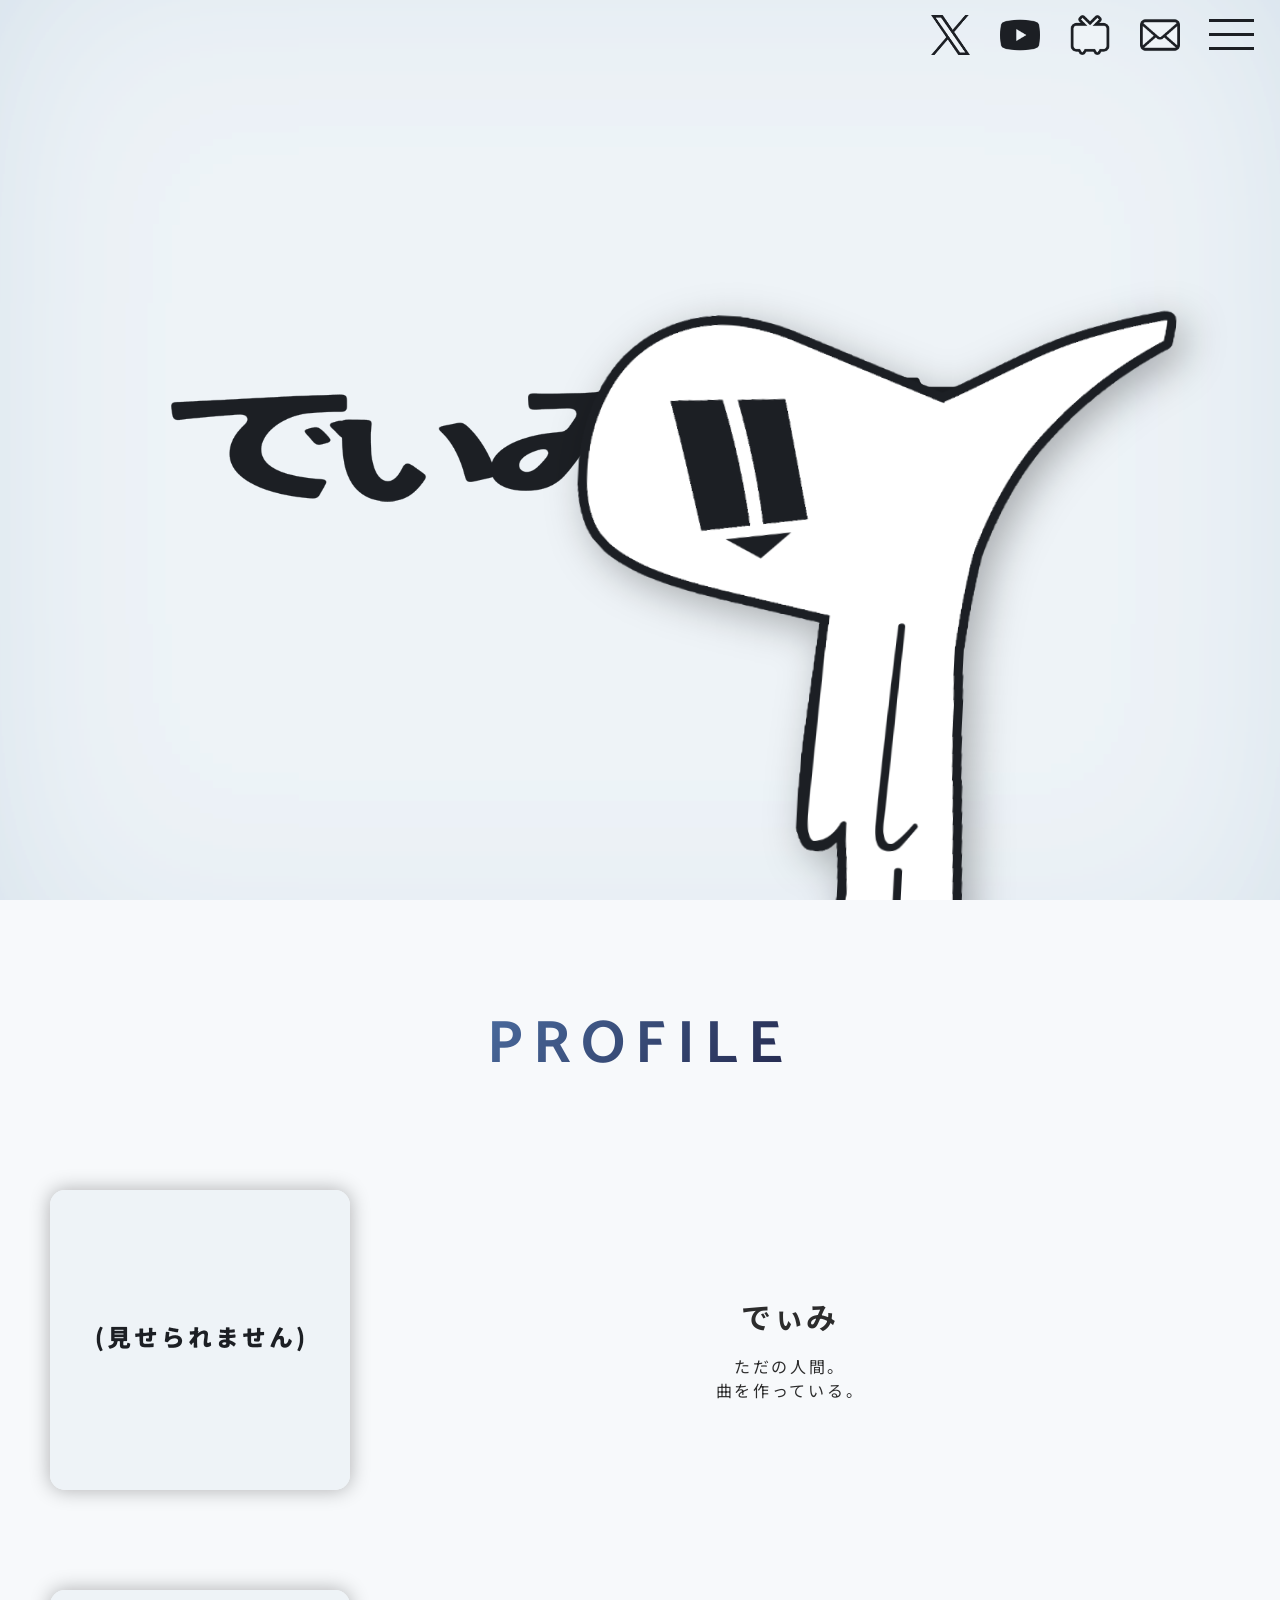
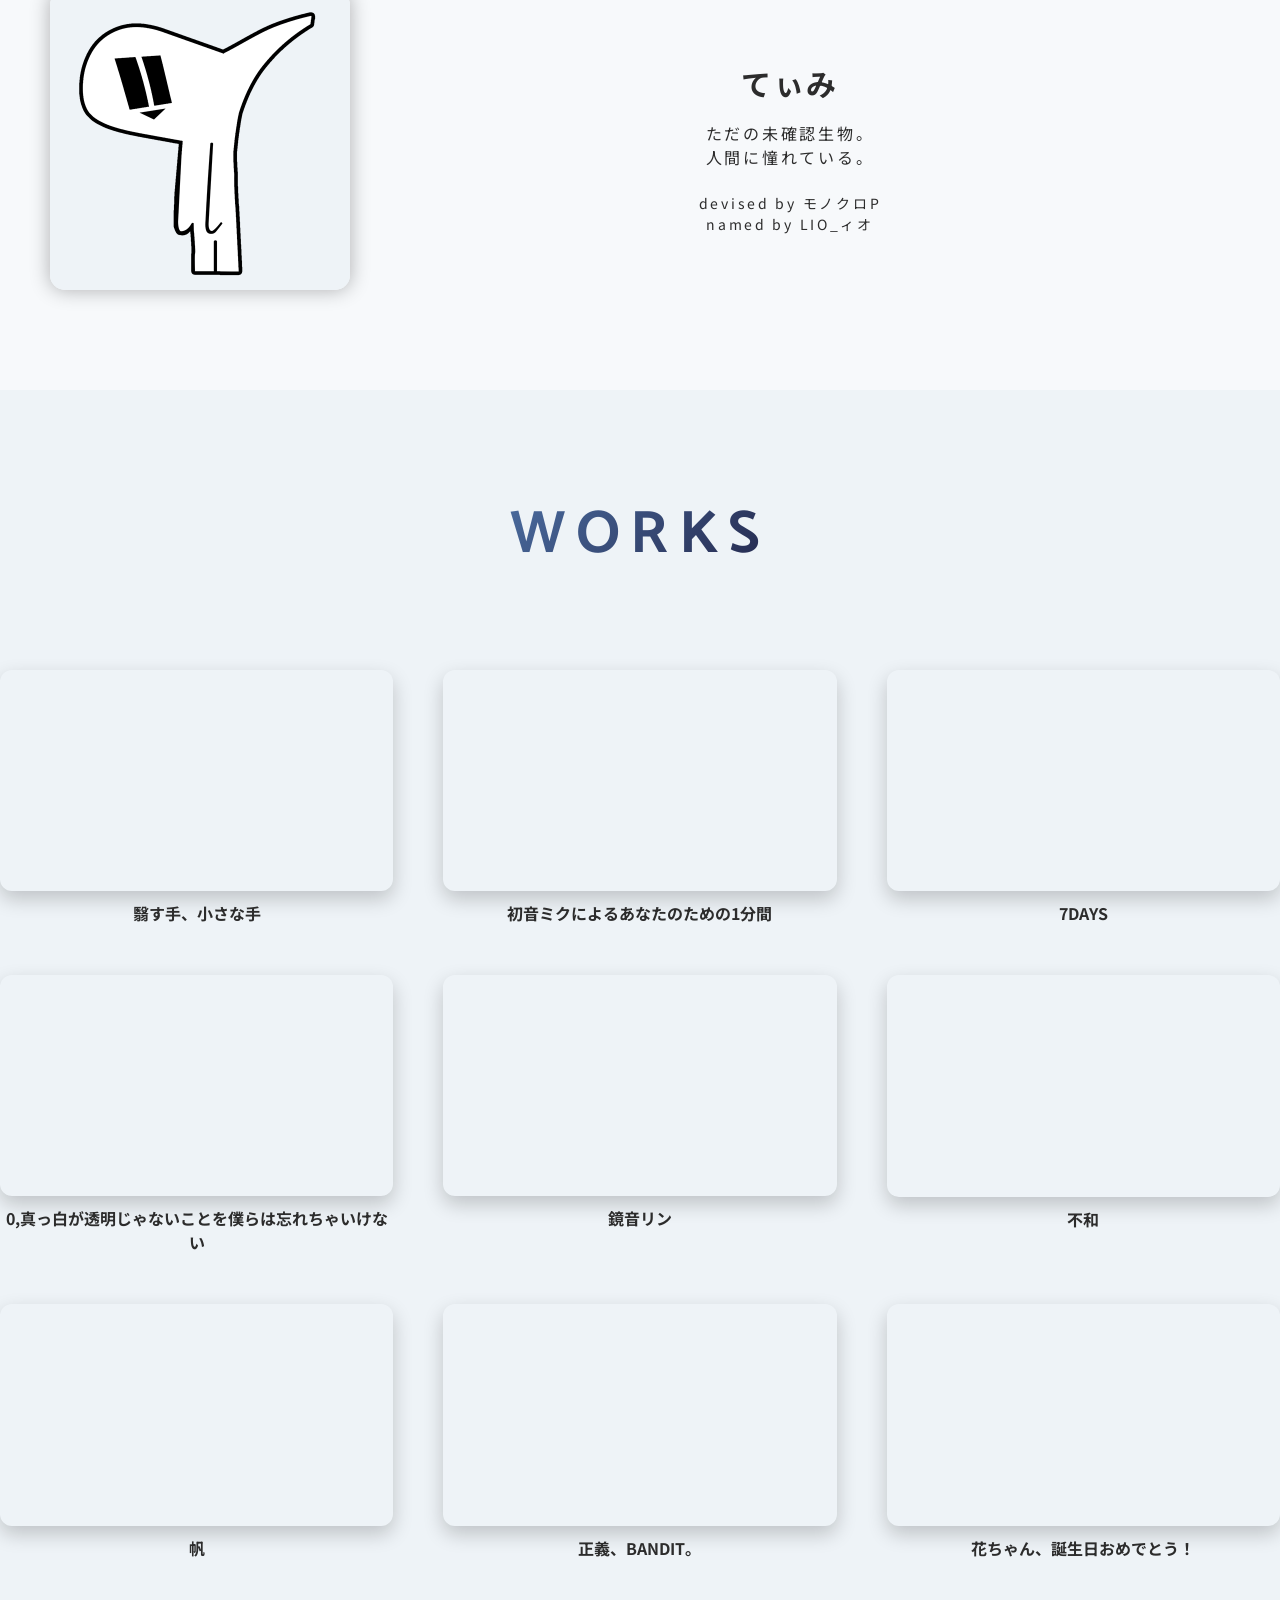
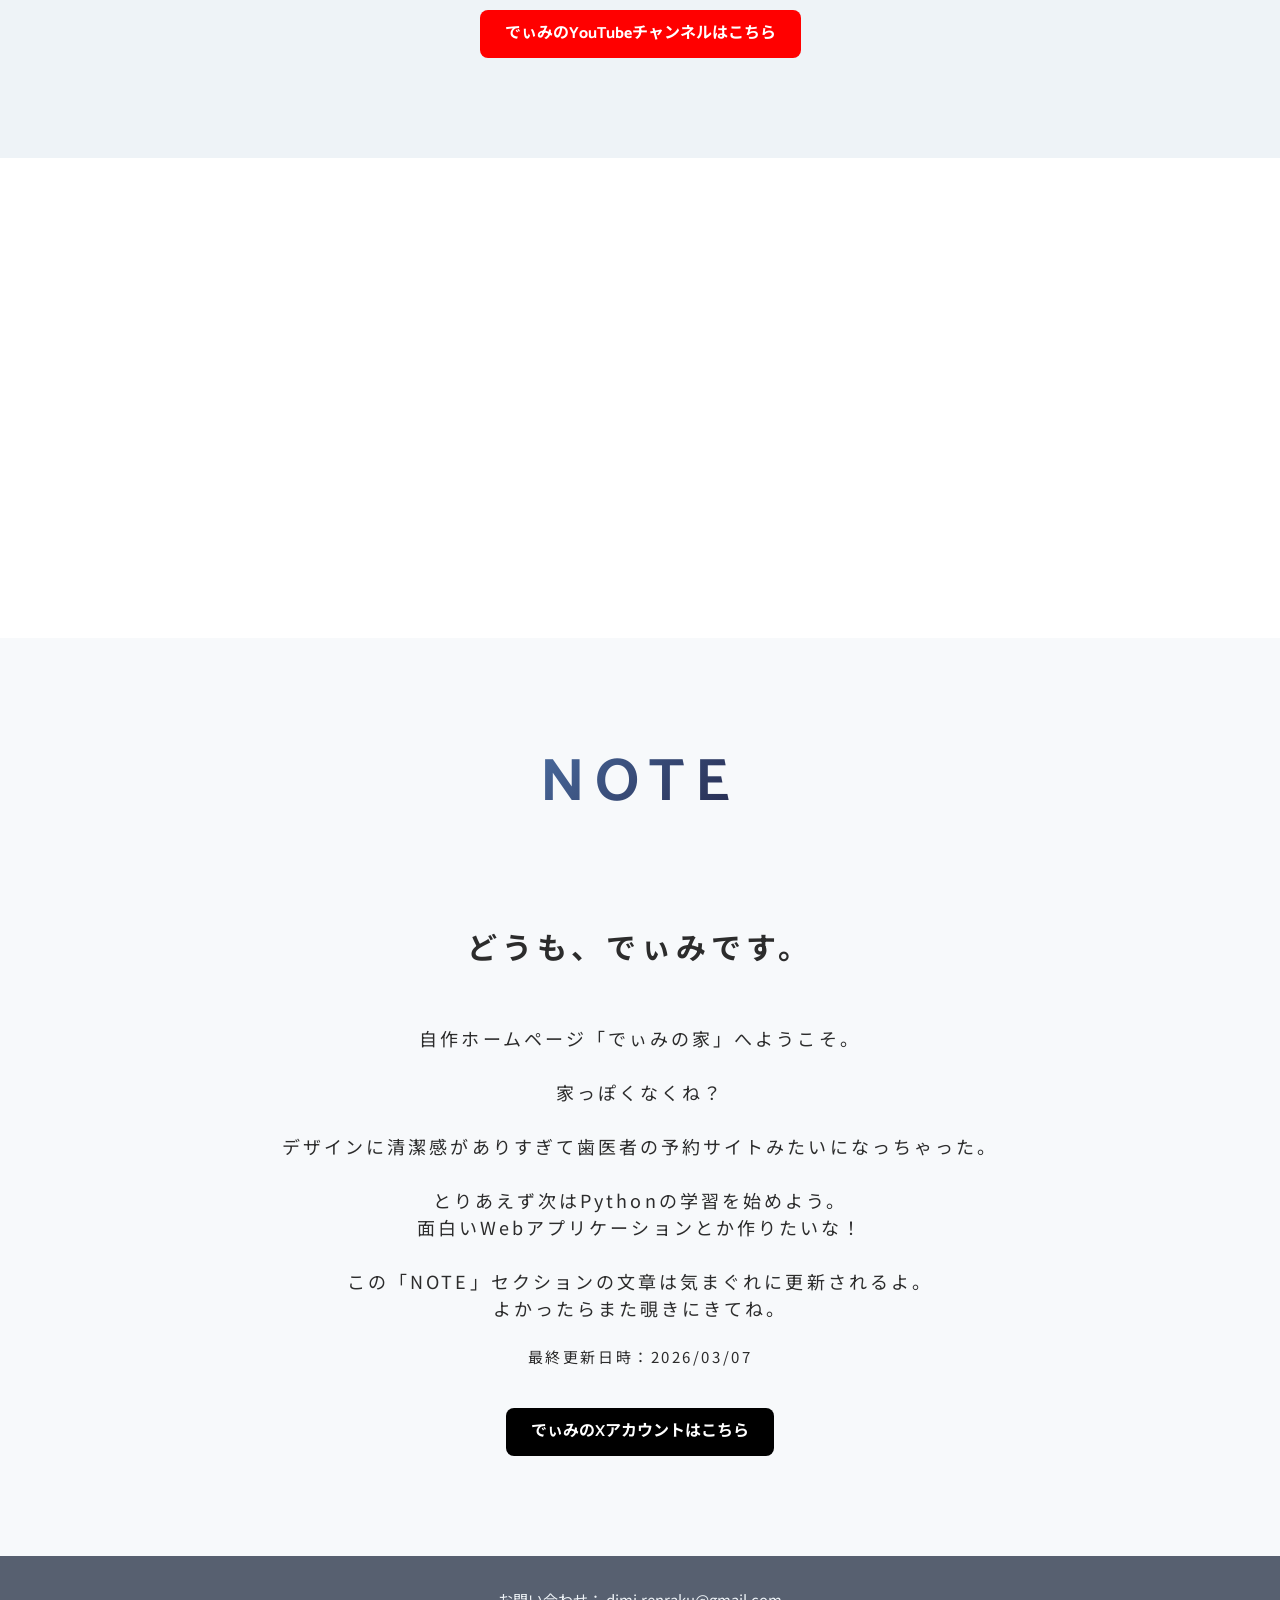
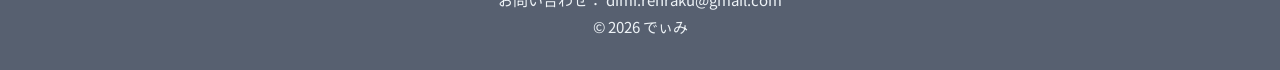
==== index.html @ 4ec83331 "Update index.html" ====
<!DOCTYPE html>
<html lang="ja">
  <head>
    <meta charset="UTF-8">
    <meta name="viewport" content="width=device-width,initial-scale=1">
    <link rel="stylesheet" href="css/reset.css">
    <link rel="preconnect" href="https://fonts.gstatic.com">
    <link rel="stylesheet" href="https://fonts.googleapis.com/css2?family=Catamaran:wght@400;700&family=Noto+Sans+JP:wght@400;700&display=swap">
    <link href="https://fonts.googleapis.com/css2?family=Noto+Sans+JP:wght@100..900&family=Sawarabi+Mincho&display=swap" rel="stylesheet">
    <link rel="stylesheet" href="css/style.css">
    <script src="https://code.jquery.com/jquery-3.6.0.min.js"></script>
  <script>
    // Share Version = 投稿更新日時と OGP設定更新日時の大きい方
export function computeShareVersion({
  postUpdatedAt,
  authorOgpUpdatedAt,
  createdAt,
}: ShareVersionSources): string | null {
  const maxTimestamp = Math.max(
    parseTimestamp(postUpdatedAt),
    parseTimestamp(authorOgpUpdatedAt),
    parseTimestamp(createdAt)
  );
  return maxTimestamp > 0 ? String(maxTimestamp) : null;
}

// OGP画像URL: /og/{postId}?sv={shareVersion}&lang=ja
    // src/lib/ogp/cardbase.ts

async function postRecrawl(url: string): Promise<void> {
  const { apiKey, baseUrl } = getCardbaseConfig();

  await fetch(`${baseUrl}/v1/recrawl`, {
    method: 'POST',
    headers: {
      'Content-Type': 'application/json',
      Authorization: `Bearer ${apiKey}`,
    },
    body: JSON.stringify({ url }),
  });
}
    // スナップショットなしの投稿のみリクロール対象
const tasks = posts
  .filter((post) => !extractOgpSnapshotFromMetadata(post.metadata))
  .map((post) => {
    const shareVersion = resolvePostShareVersion({ ... });
    return requestCardbaseRecrawlForPost(post.slug || post.id, shareVersion);
  });

await Promise.allSettled(tasks);
    // src/app/post/[slug]/page.tsx
export const revalidate = 60;
$(document).ready(function() {
  // ページ内リンクスクロール
  $('a[href^="#"]').on('click', function(event) {
    event.preventDefault();
    var target = $(this.getAttribute('href'));
    if (target.length) {
      $('html, body').animate({
        scrollTop: target.offset().top
      }, 1000);
    }

    // メニューが開いていたら閉じる
    const menuCheckbox = $('#menu-btn');
    if (menuCheckbox.prop('checked')) {
      menuCheckbox.prop('checked', false);
    }
  });
});
</script>
    <link rel="icon" href="images/favicon.png" type="image/png">
    <meta property="og:type" content="website">
    <meta property="og:url" content="https://dimitimi.github.io/Dimi-s-house/">
    <meta property="og:title" content="でぃみの家">
    <meta property="og:description" content="でぃみの自作ホームページ">
    <meta property="og:image" content="https://dimitimi.github.io/Dimi-s-house/images/OGP.png?v=3">
    <meta property="og:image:alt" content="でぃみの家">
    <meta property="og:image:width" content="1200">
    <meta property="og:image:height" content="630">

    <!-- Twitter用 -->
    <meta name="twitter:card" content="summary_large_image">
    <meta name="twitter:title" content="でぃみの家">
    <meta name="twitter:description" content="でぃみの自作ホームページ">
    <meta name="twitter:image" content="https://dimitimi.github.io/Dimi-s-house/images/OGP.png?v=3">
    <meta property="og:image:width" content="1200">
    <meta property="og:image:height" content="630">
    <title>でぃみの家</title>
  </head>
  <body>
    <header id="top">
      <div class="headerBar"></div>
      <h1>
        <img src="images/header_text_6.png" class="logo" alt="でぃみの家">
      </h1>
      <div class="timi">
        <div class="timi-inner">
          <img src="images/Timi_2.png" class="timi-normal" alt="てぃみの画像">
          <img src="images/Timi_hover.png" class="timi-hover" alt="">
        </div>
      </div>
      <nav class="gMenu">
        <input class="menu-btn" type="checkbox" id="menu-btn">
        <label class="menu-icon" for="menu-btn">
          <span class="navicon"></span>
        </label>
        <ul class="menu">
          <li><a href="#top">top</a></li>
          <li><a href="#profileArea">profile</a></li>
          <li><a href="#worksArea">works</a></li>
          <li><a href="#noteArea">note</a></li>
        </ul>
      </nav>
      <div class="snsMenu">
        <ul>
          <li>
            <a href="https://x.com/dimi_nishhh" target="_blank" rel="noopener">
              <img src="images/x_logo_2.png" class="x" alt="Xのアカウントを見る">
            </a>
          </li>
          <li>
            <a href="https://youtube.com/@dimi_nishhh" target="_blank" rel="noopener">
              <img src="images/動画再生ボタン_2.png" class="YouTube" alt="ユーチューブのアカウントを見る">
            </a>
          </li>
          <li>
            <a href="https://www.nicovideo.jp/user/131731377" target="_blank" rel="noopener">
              <img src="images/ニコニコ_13.png" class="niconico" alt="ニコニコ動画のアカウントを見る">
            </a>
          </li>
          <li>
            <a href="mailto:dimi.renraku@gmail.com" target="_blank" rel="noopener">
              <img src="images/mail_2.png" class="mail" alt="でぃみに連絡する">
            </a>
          </li>
        </ul>
      </div>
      
    </header>
    <main>
      <section class="profSec" id="profileArea">
        <div class="main">
          <h2>
            <span>profile</span>
          </h2>
          <div class="item">
            <img src="images/prof_Dimi_3.png" alt="見せられません">
            <div class="description">
              <h3>でぃみ</h3>
              <p>ただの人間。<br>曲を作っている。</p>
            </div>
          </div>
          <div class="item">
            <img src="images/prof_Timi_3.png" alt="てぃみの画像">
            <div class="description">
              <h3>てぃみ</h3>
              <p>ただの未確認生物。<br>人間に憧れている。</p><br>
              <div class="detail"><p>devised by モノクロP<br>named by LIO_ィオ</p></div>
            </div>
          </div>
        </div>
      </section>
      <section class="worksSec" id="worksArea">
          <div class="worksText"><span>works</span></div>
        <div class="worksGrid">
          <div class="workItem">
            <iframe src="https://www.youtube.com/embed/czF-EdnOhL4" allowfullscreen></iframe>
            <p class="workTitle">翳す手、小さな手</p>
          </div>
          <div class="workItem">
            <iframe src="https://www.youtube.com/embed/s5fKqClYe9Q" allowfullscreen></iframe>
            <p class="workTitle">初音ミクによるあなたのための1分間</p>
          </div>
          <div class="workItem">
            <iframe src="https://www.youtube.com/embed/xQMKulJGkck" allowfullscreen></iframe>
            <p class="workTitle">7DAYS</p>
          </div>  
          <div class="workItem">
            <iframe src="https://www.youtube.com/embed/gLxO8t8r6zo" allowfullscreen></iframe>
            <p class="workTitle">0,真っ白が透明じゃないことを<span class="sp"><br></span>僕らは忘れちゃいけない</p>
          </div>
          <div class="workItem">
            <iframe src="https://www.youtube.com/embed/VU6Wk1vYmsc" allowfullscreen></iframe>
            <p class="workTitle">鏡音リン</p>
          </div>
          <div class="workItem">
            <iframe src="https://www.youtube.com/embed/Waw5bG69hdk" allowfullscreen></iframe>
            <p class="workTitle">不和</p>
          </div>
          <div class="workItem">
            <iframe src="https://www.youtube.com/embed/KNQKmwkAiao" allowfullscreen></iframe>
            <p class="workTitle">帆</p>
          </div>
          <div class="workItem">
            <iframe src="https://www.youtube.com/embed/zXW-aOG1Idw" allowfullscreen></iframe>
            <p class="workTitle">正義、BANDIT。</p>
          </div>
          <div class="workItem">
            <iframe src="https://www.youtube.com/embed/DgJkXCPU9Vo" allowfullscreen></iframe>
            <p class="workTitle">花ちゃん、誕生日おめでとう！</p>
          </div>
        </div>
        <div class="channelLink">
          <a href="https://youtube.com/@dimi_nishhh" target="_blank" rel="noopener" class="ytButton">
            でぃみのYouTubeチャンネルはこちら
          </a>
        </div>
      </section>
      <section class="noteSec" id="noteArea">
        <div class="noteMain">
          <div class="noteTitle"><span>note</span></div>
          <h3>どうも、でぃみです。</h3>
          <p>
            <br>自作ホームページ<span class="sp"><br></span>「でぃみの家」へようこそ。
            <br>
            <br>家っぽくなくね？
            <br>
            <br>デザインに清潔感がありすぎて歯医者の予約サイトみたいになっちゃった。
            <br>
            <br>とりあえず次はPythonの学習を<span class="sp"><br></span>始めよう。
            <br>面白いWebアプリケーションとか<span class="sp"><br></span>作りたいな！
            <br>
            <br>この「NOTE」セクションの文章は気まぐれに更新されるよ。
            <br>よかったらまた覗きにきてね。</p>
            <br><div class="date">最終更新日時：2026/03/07</div>
        </div>
        <div class="channelLink">
          <a href="https://x.com/dimi_nishhh" target="_blank" rel="noopener" class="xButton">
            でぃみのXアカウントはこちら
          </a>
        </div>
      </section>
      <section class="footer">
        <div class="contact">
          <p>お問い合わせ： <a href="mailto:dimi.renraku@gmail.com">dimi.renraku@gmail.com</a></p>
        </div>
        <div class="copyright">
          <p>&copy; 2026 でぃみ</p>
        </div>
      </section>
      <a href="#top" class="backToTop">
        <img src="images/totop_2.png" alt="TOPへ戻る">
      </a>

      <script>
        const button = document.querySelector(".backToTop");
        const profile = document.querySelector("#profileArea");

        window.addEventListener("scroll", () => {

        const trigger = profile.offsetTop;

        if(window.scrollY > trigger){
          button.classList.add("show");
        }else{
          button.classList.remove("show");
        }

      });
      </script>
    </main>
  </body>
</html>
---- css/style.css ----
@charset "utf-8";

body {
  font-family: 'Catamaran','Noto Sans JP',sans-serif;
  font-size: 16px;
  line-height: 1.5;
  color: #2c2c2c;
  font-weight: 400;
}
.ffJosefin {
  font-family: 'Josefin Sans',sans-serif;
}
.gMenu ul li a {
  font-family: 'Catamaran',sans-serif;
  letter-spacing: .12em;
}
header {
  position: relative;
  background-image: url("../images/header_background_2.png");
  background-size: cover;
  background-position: center;
  background-repeat: no-repeat;
  height: 100vh;
  display: flex;
  justify-content: center;
  align-items: center;
  overflow: hidden;
}
.logo {
  position: absolute;
  top: 50%;
  left: 0%;
  transform: translateY(-50%);
  width: 1850px;
  height: auto;
  animation: logoFade 1.7s cubic-bezier(0.22, 1, 0.36, 1);
}
@keyframes logoFade {
  0% {
    opacity: 0;
  }

  100% {
    opacity: 1;
  }
}
.timi {
  position: absolute;
  bottom: -80px;
  right: 5%;
  width: 750px;
  z-index: 10;
  transform: rotate(3deg);
  filter: drop-shadow(10px 10px 20px rgba(0,0,0,0.3));
  animation: timiAppear 1.7s;
  overflow: hidden;
}
.timi-inner{
  position: relative;
}
.timi img {
  width: 100%;
  height: auto;
  display: block;
  transform: rotate(0deg);
}
/* 1枚目は普通に表示 */
.timi-normal {
  width: 100%;
  display: inline-block;
}

/* hover画像だけ重ねる */
.timi-hover {
  position: absolute;
  top: 0;
  left: 0;
  opacity: 0;
  transition: opacity .1s;
  display: inline-block;
}

.timi:hover .timi-hover {
  opacity: 1;
}
@keyframes timiAppear {
  0% {
    transform: translateY(200px) rotate(3deg);
    opacity: 0;
  }

  100% {
    transform: translateY(0) rotate(3deg);
    opacity: 1;
  }
}
@keyframes timiShake {
  0%   { transform: translate(0,0) rotate(0deg); }
  20%  { transform: translate(-2px,1px) rotate(-1deg); }
  40%  { transform: translate(2px,-1px) rotate(1deg); }
  60%  { transform: translate(-1px,2px) rotate(-1deg); }
  80%  { transform: translate(1px,-2px) rotate(1deg); }
  100% { transform: translate(0,0) rotate(0deg); }
}
.timi:hover .timi-inner {
  animation: timiShake 0.25s infinite;
}
.snsMenu {
  position: fixed;
  top: 0;
  right: 0;
  margin-right: 100px;
  z-index: 100;
}
.snsMenu ul {
  display: flex;
  padding: 15px 0px 0px 0px;
  gap: 30px;
}
.x,
.YouTube,
.niconico,
.mail {
  height: 40px;
  width: auto;
}
.snsMenu ul li img {
  display: inline-block; /* transform効かせる用 */
  transition: transform 0.2s ease;
}
/* ホバー中ずっと震える */
.snsMenu ul li img:hover {
  animation: shakeInfinite 0.5s infinite;
}
@keyframes shakeInfinite {
  0%   { transform: translate(0, 0) rotate(0deg) scale(1); }
  25%  { transform: translate(-2px, -2px) rotate(-3deg) scale(1.05); }
  50%  { transform: translate(2px, 2px) rotate(3deg) scale(1.05); }
  75%  { transform: translate(-1px, -1px) rotate(-2deg) scale(1.05); }
  100% { transform: translate(0, 0) rotate(0deg) scale(1); }
}
h1 img {
  background: url(../images/header.png) no-repeat right center/cover;
  width: 100%;
  height: auto;
  display: block;
}
/* メニューを画面上部に固定表示しています */
.gMenu {
  position: fixed;
  right: 0;
  top: 0;
  width: 100%;
  z-index: 100;
}
/* メニューアイコンを画面右上に固定しています */
.gMenu .menu-icon {
  cursor: pointer;
  position: absolute;
  right: 10px;
  top: 12px;
  padding-top: 5px;
  height: 35px;
}
/* メニューアイコン（三本線）の真ん中の線です */
.gMenu .menu-icon .navicon {
  background: #1C1F24; /* 色は自由に変更可能です */
  display: block;
  height: 2px; /* 太さ */
  width: 31px; /* 長さ */
  position: relative;
  transition: background .4s ease-out; /* 形が変わる時のアニメーション */
}
/* メニューアイコン（三本線）の上と下の線を疑似要素で追加 */
.gMenu .menu-icon .navicon::before,
.gMenu .menu-icon .navicon::after {
  background: #1C1F24; /* 色は自由に変更可能です */
  content: '';
  display: block;
  height: 100%;
  position: absolute;
  transition: all .4s ease-out; /* 形が変わる時のアニメーション */
  width: 100%;
}
.gMenu .menu-icon .navicon::before {top: 10px;} /* 位置を上にずらしています */
.gMenu .menu-icon .navicon::after {top: -10px;} /* 位置を下にずらしています */
/* 表示されるメニューです */
.gMenu .menu {
  background-color: #EEF3F7;
  color: #1C1F24;
  overflow: hidden;
  max-height: 0; /* ★最初は高さを0にして非表示状態に */
  transition: max-height .6s; /* 表示されるときのアニメーション */
  text-align: center;
}
/* メニュー部分のデザインです */
.gMenu .menu li:first-of-type {
  padding-top: 50px;
}
.gMenu .menu li a {
  display: block;
  padding: 24px 20px;
  text-decoration: none;
  text-transform: uppercase;
}
.gMenu .menu li a:hover {
  background-color: rgba(238,243,247);
}
/* チェックボックスは常に非表示です */
.gMenu .menu-btn {
  display: none;
}
/* ▼▼▼以下はチェックボックスがONの時の状態です▼▼▼ */
.gMenu .menu-btn:checked ~ .menu {
  max-height: 400px; /* ★チェックボックスがオンの時高さを338pxにして表示させます */
  transition: max-height .6s;
}
/* メニューボタンの中央の線を非表示に */
.gMenu .menu-btn:checked ~ .menu-icon .navicon {background: transparent;}

/* メニューボタンの上下の線を45度傾けて✕印を作ります */
.gMenu .menu-btn:checked ~ .menu-icon .navicon::before {transform: rotate(-45deg);top: 0;}
.gMenu .menu-btn:checked ~ .menu-icon .navicon::after {transform: rotate(45deg);top: 0;}
/* サイトに合わせてオリジナルカスタマイズ */
.gMenu .menu-icon {
  top: 24px;
}
.gMenu .menu-icon .navicon,
.gMenu .menu-icon .navicon::before,
.gMenu .menu-icon .navicon::after {
  background: #1C1F24;
}
.gMenu .menu-icon .navicon {
  height: 3px;
  width: 45px;
  margin-top: 4px;
  margin-right: 16px;
}
.gMenu .menu-icon .navicon::before {top: 14px;}
.gMenu .menu-icon .navicon::after {top: -14px;}
.gMenu .menu li:first-of-type {
  padding-top: 70px;
}
.profSec {
  position: relative;
  background-color: #f7f9fb;
  padding-bottom: 100px;
  z-index: 10;
}
.profSec .main {
  max-width: 1180px;
  margin: 0 auto;
}
h2 {
  font-family: 'Catamaran',sans-serif;
  font-size: 60px;
  padding-top: 100px;
  color: #1C1F24;
  text-align: center;
  text-transform: uppercase;
  font-weight: 700;
  letter-spacing: .17em;
}
h2 span {
  background-image: linear-gradient(135deg, #4b6da0 0%,#23264a 100%);
  -webkit-background-clip: text;
  -moz-background-clip: text;
  color: transparent;
}
.profSec .item {
  display: flex;          /* 左右並び */
  align-items: center;    /* 上下中央揃え */
  gap: 0px;              /* 画像と文章の隙間 */
  margin-top: 100px;    /* セット同士の縦の間隔 */
}
.profSec .item img {
  width: 300px;
  height: auto;
  border-radius: 5%;
  box-shadow: 0 0 20px rgba(0,0,0,0.3);
}
.profSec .description {
  font-family: "Noto Sans JP", sans-serif;
  flex: 1;
  text-align: center;
  letter-spacing: .17em;
}
.profSec .description h3 {
  font-family: "Noto Sans JP", sans-serif;
  font-size: 30px;
  font-weight: bold;
  margin: 15px;
}
.detail {
  font-size: 14px;
}
.worksSec {
  background-color: #EEF3F7;
  padding-bottom: 100px;
  margin-bottom: 480px;
}
.worksText {
  font-family: 'Catamaran',sans-serif;
  font-size: 60px;
  padding-top: 100px;
  padding-bottom: 50px;
  color: #1C1F24;
  text-align: center;
  text-transform: uppercase;
  font-weight: 700;
  letter-spacing: .17em;
}
.worksText span {
  background-image: linear-gradient(135deg, #4b6da0 0%,#23264a 100%);
  -webkit-background-clip: text;
  -moz-background-clip: text;
  color: transparent;
}
.worksGrid{
  display:grid;
  grid-template-columns:repeat(3,1fr);
  gap:50px;
  max-width:1360px;
  margin:40px auto;
}
.workItem iframe{
  width:100%;
  aspect-ratio:16/9;
  border:none;
  border-radius: 12px;
  box-shadow:0 8px 20px rgba(0,0,0,0.2);
  transition:0.3s;
}
.workItem iframe:hover{
  transform:translateY(-6px);
  box-shadow:0 15px 35px rgba(0,0,0,0.35);
}
.workTitle{
  font-family: "Noto Sans JP", sans-serif;
  margin-top:10px;
  font-weight:700;
  text-align:center;
}
.worksSec .channelLink{
  text-align:center;
  margin-top:30px;
}
.ytButton{
  display:inline-block;
  padding:12px 25px;
  margin-top: 10px;
  background-color:#FF0000; /* YouTube赤 */
  color:#fff;
  font-weight:700;
  font-size:16px;
  border-radius:8px;
  text-decoration:none;
  transition:0.3s;
}
.ytButton:hover{
  background-color:#cc0000; /* ホバーで少し濃く */
  transform:translateY(-3px);
}
.worksSec::after {
  content: "";
  position: fixed;
  left: 0;
  top: 0;
  width: 100%;
  height: 100%;
  background: url(../images/パララックス用_3.png) no-repeat center/cover;
  z-index: -10;
}
.noteSec {
  background-color: #f7f9fb;
  padding-bottom: 0px;
}
.noteTitle {
  font-family: 'Catamaran',sans-serif;
  font-size: 60px;
  padding-top: 100px;
  padding-bottom: 100px;
  color: #1C1F24;
  text-align: center;
  text-transform: uppercase;
  font-weight: 700;
  letter-spacing: .17em;
}
.noteTitle span {
  background-image: linear-gradient(135deg, #4b6da0 0%,#23264a 100%);
  -webkit-background-clip: text;
  -moz-background-clip: text;
  color: transparent;
}
.noteSec .noteMain {
  max-width: 1180px;
  margin: 0 auto;
  text-align: center;
}
.noteSec h3 {
  font-weight: bold;
  font-size: 30px;
  padding-bottom: 25px;
  letter-spacing: .17em;
}
.noteSec p {
  font-family: "Noto Sans JP", sans-serif;
  font-size: 18px;
  letter-spacing: .17em;
}
.noteSec .channelLink{
  text-align:center;
  margin-top:30px;
}
.xButton{
  display:inline-block;
  padding:12px 25px;
  margin-bottom: 100px;
  margin-top: 10px;
  background-color:#000000; /* YouTube赤 */
  color:#fff;
  font-weight:700;
  font-size:16px;
  border-radius:8px;
  text-decoration:none;
  transition:0.3s;
}
.xButton:hover{
  background-color:#333333; /* ホバーで少し濃く */
  transform:translateY(-3px);
}
.date {
  font-family: "Noto Sans JP", sans-serif;
  font-size: 15px;
  letter-spacing: .17em;
}
.footer {
  background-color: #576070;
  text-align: center;
  padding: 30px 0;
  line-height: 1.8;
}
.footer .contact,
.copyright {
  font-size: 15px;
  color: #EEF3F7;
  font-family: "Noto Sans JP", sans-serif;
}
.contact a:hover {
  text-decoration: underline;
  text-decoration-color: #EEF3F7
}
.backToTop{
  position: fixed;
  bottom: 40px;
  right: 30px;
  width: 12%;
  height: auto;
  opacity: 0;
  pointer-events: none;
  transition: opacity 0.3s;
  z-index: 120;
}
.backToTop img{
  width: 100%;
  height: auto;
  filter: drop-shadow(0 4px 8px rgba(0,0,0,0.2));
}
/* 表示状態 */
.backToTop.show{
  opacity: 1;
  pointer-events: auto;
}
.backToTop:hover{
  animation: shake 0.4s infinite;
}
@keyframes shake {
  0%   { transform: translate(0, 0) rotate(0deg); }
  20%  { transform: translate(-2px, 1px) rotate(-2deg); }
  40%  { transform: translate(2px, -1px) rotate(2deg); }
  60%  { transform: translate(-1px, 2px) rotate(-1deg); }
  80%  { transform: translate(1px, -2px) rotate(1deg); }
  100% { transform: translate(0, 0) rotate(0deg); }
}
.sp {
  display: none;
}
/* メディアクエリ */
@media screen and (max-width: 640px) {
  header {
    display: block;
    background-image: url(../images/header_background_phone.png);
    background-position:center top;
    background-size:100%;
    height: 90vh;
  }
  .profSec .item {
    display: block;
  }
  .logo {
    display: block;
    margin: 0 auto;
    left: -13.5%;
    width: 200%;
    height: auto;
  }
  .timi {
    width: 80%;
    position: absolute;
    left: 35%;
    bottom: -3%;
  }
  .profSec .item img {
    width: 70%;

  }
  .profSec .item {
    text-align: center;
    margin-top: 50px;
  }
  .profSec .description h3 {
    font-size: 24px;
    padding-top: 10px;
  }
  .backToTop {
    width: 30%;
  }
  h2 {
    font-size: 36px;
    padding-top: 50px;
  }
  .worksText {
    font-size: 36px;
    padding-top: 50px;
    padding-bottom: 0px;
  }
  .noteTitle {
    font-size: 36px;
  }
  .worksGrid{
    grid-template-columns:1fr;
    max-width: 85%;
  }
  .backToTop {
    right: -0.5%;
    bottom: 3%;
  }
  .sp {
    display: inline;
  }
  .noteSec .noteMain{
    width: 85%;
    margin:auto;
  }
  .noteSec h3 {
    font-weight: bold;
    font-size: 24px;
    padding-bottom: 0px;
    letter-spacing: .10em;
  }
  .noteSec p {
    text-align: center;
    font-family: "Noto Sans JP", sans-serif;
    font-size: 16px;
    letter-spacing: .10em;
    line-height: 180%;
  }
  .date {
    font-family: "Noto Sans JP", sans-serif;
    font-size: 14px;
    letter-spacing: .10em;
    line-height: 180%;
  }
  .footer .contact,
  .copyright {
    font-size: 13px;
    color: #EEF3F7;
    font-family: "Noto Sans JP", sans-serif;
  }
  .worksSec {
    margin-bottom: 75%;
    padding-bottom: 50px;
  }
  .worksSec::after {
    content: "";
    position: fixed;
    left: 0;
    top: 0;
    width: 100%;
    height: 100%;
    background: url(../images/パララックス_phone_3.png) no-repeat center/cover;
    z-index: -10;
  }
  .ytButton {
    margin-bottom: 0px;
  }
  .noteTitle {
    padding-bottom: 50px;
    padding-top: 50px;
  }
  .xButton {
    margin-bottom: 50px;
  }
  body {
    overscroll-behavior: none;
  }
  /* 画面上に固定表示する白いバー */
  .headerBar {
    position: fixed;
    top: 0;
    left: 0;
    width: 100%;
    /* 高さを70px + ステータスバー分に */
    height: calc(70px + env(safe-area-inset-top));

    /* バー内のコンテンツを下げる */
    padding-top: env(safe-area-inset-top);
    
    background-color: #EEF3F7;  /* 白い背景 */
    z-index: 90;        /* SNSやハンバーガーより下 */
    box-shadow: 0 2px 6px rgba(0,0,0,0.1); 
  }
}
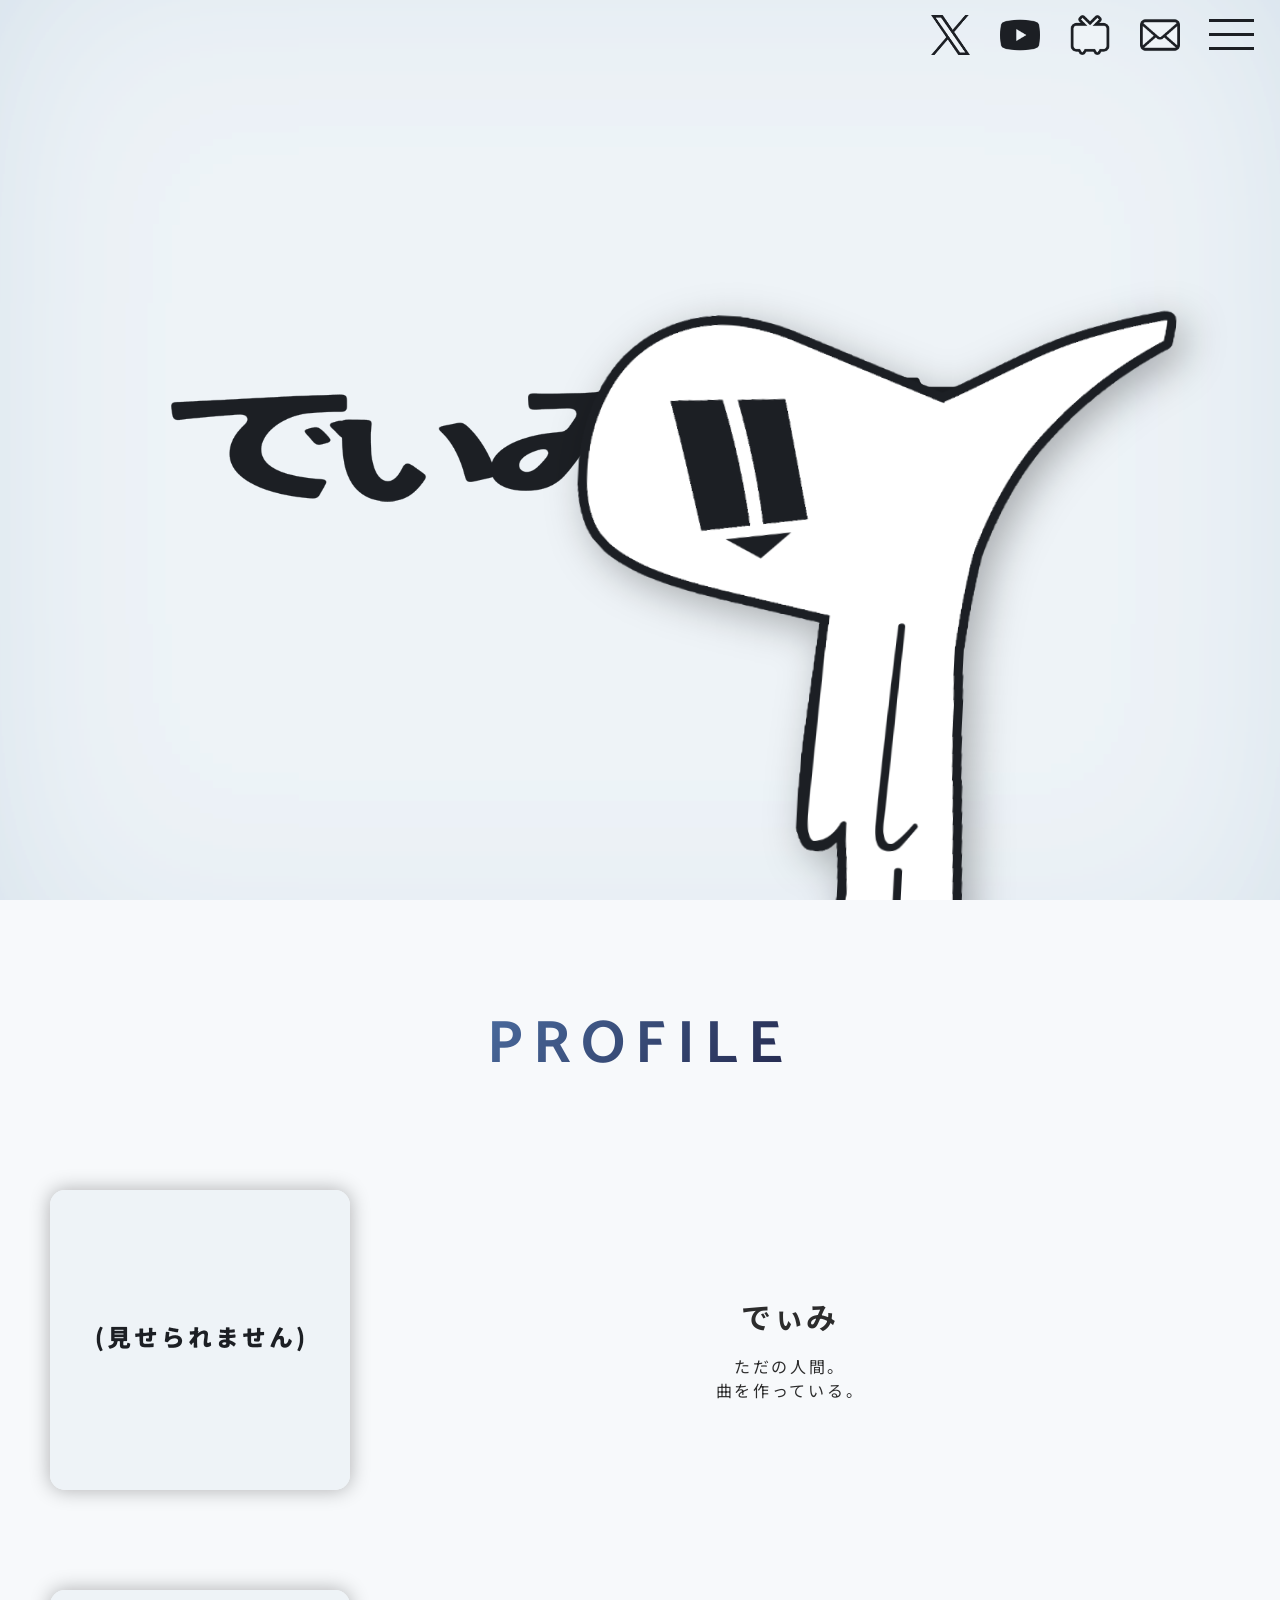
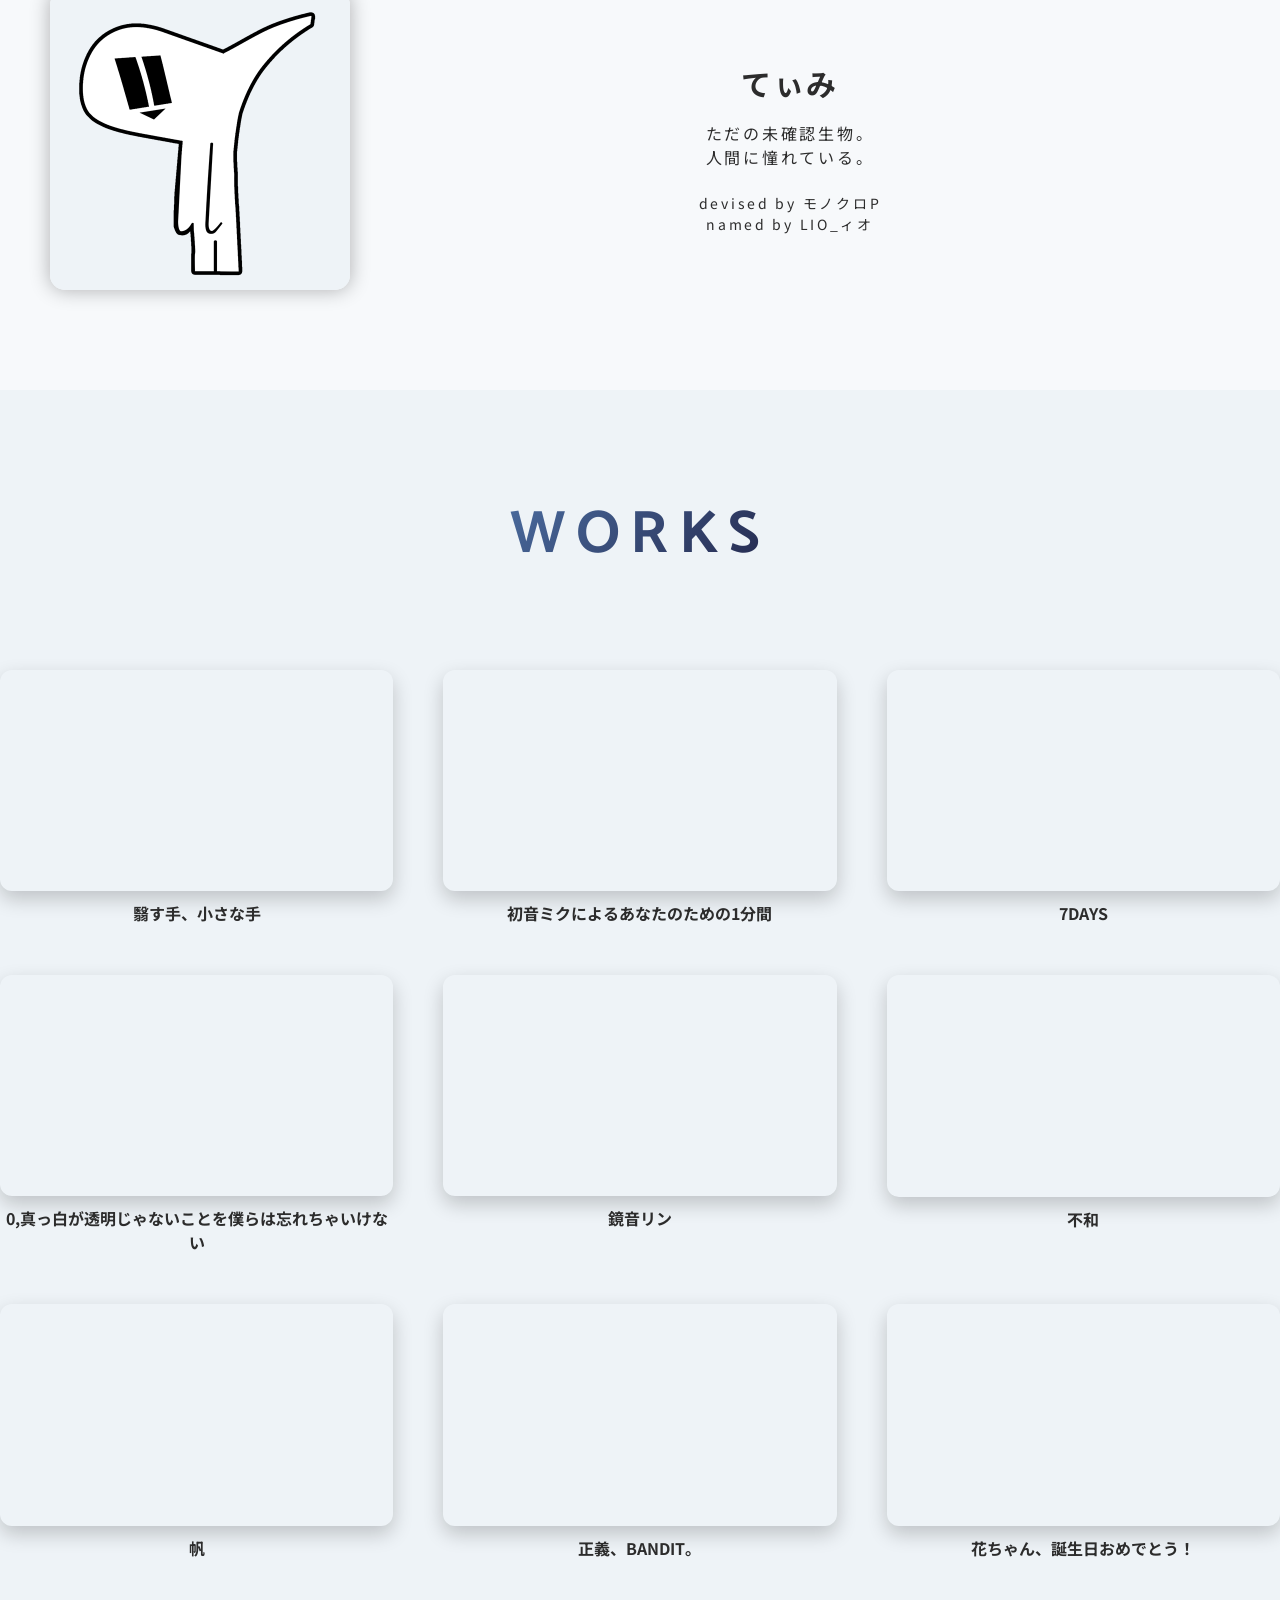
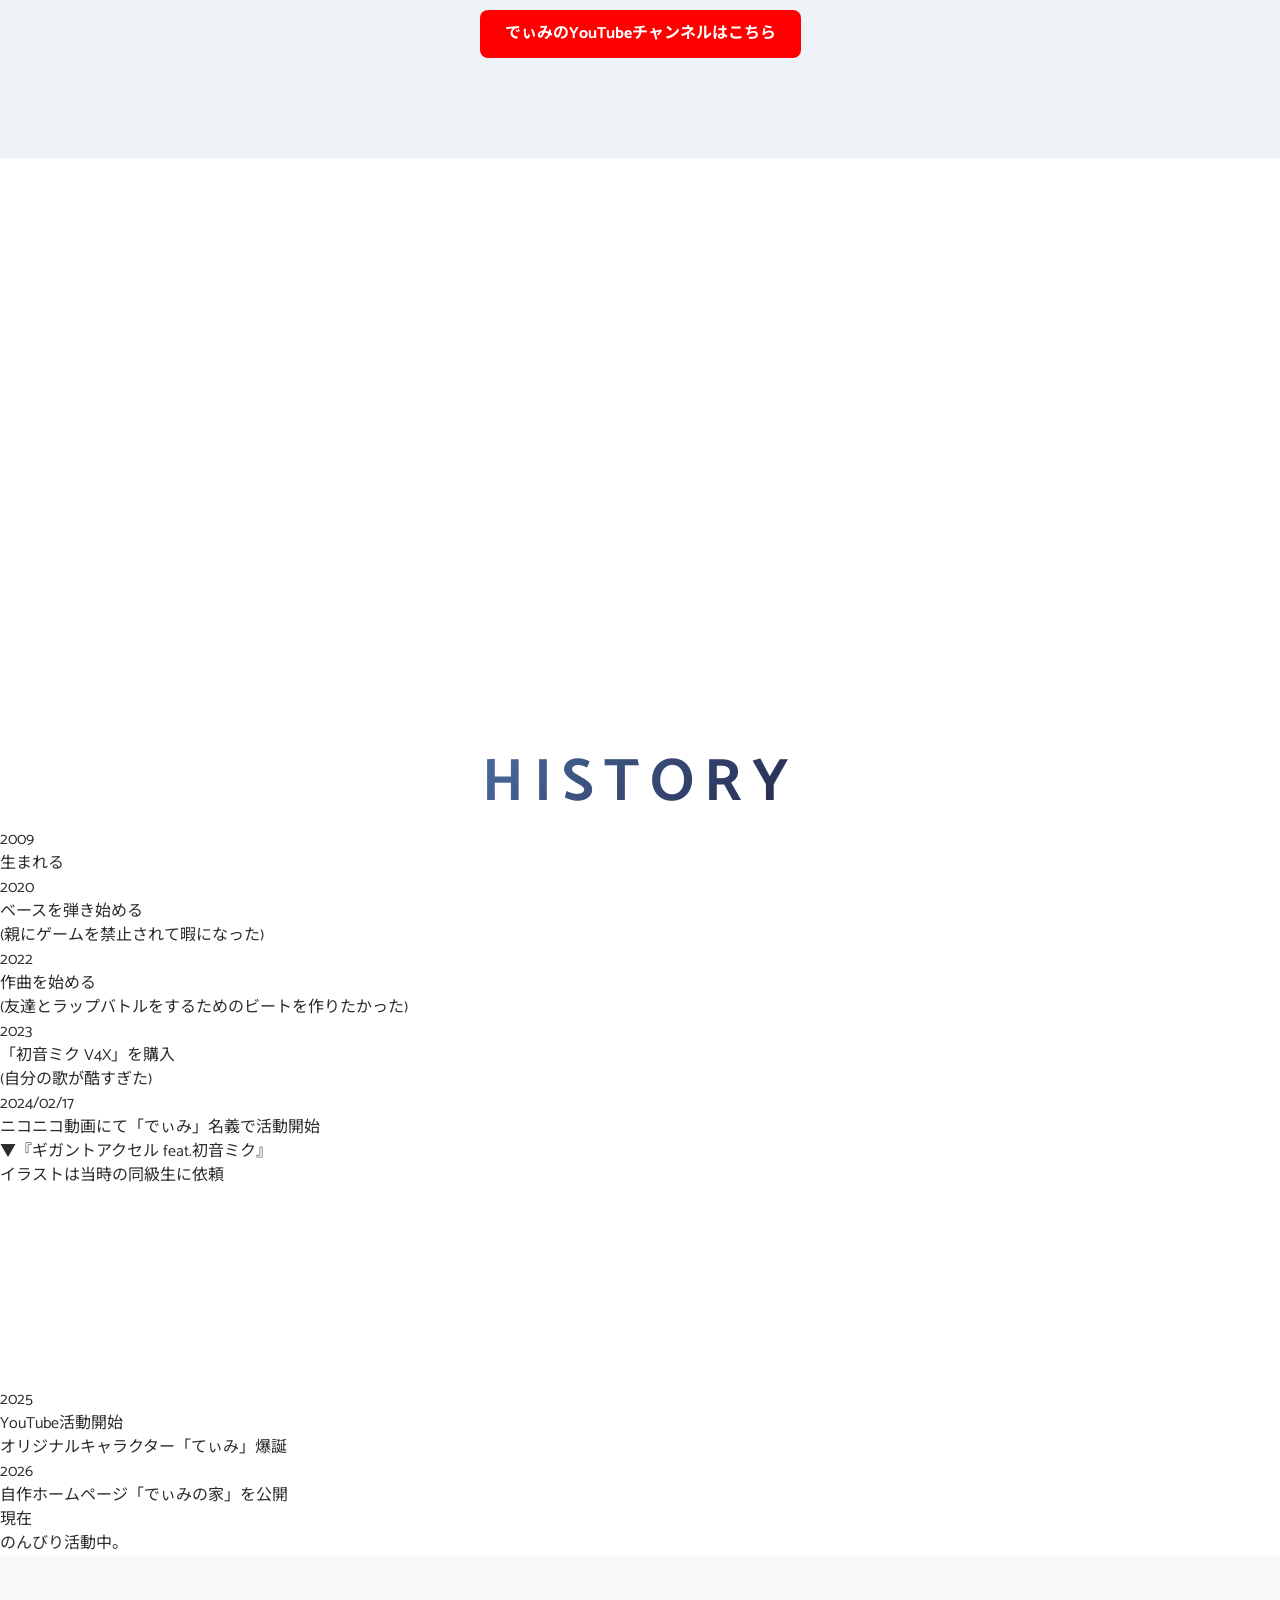
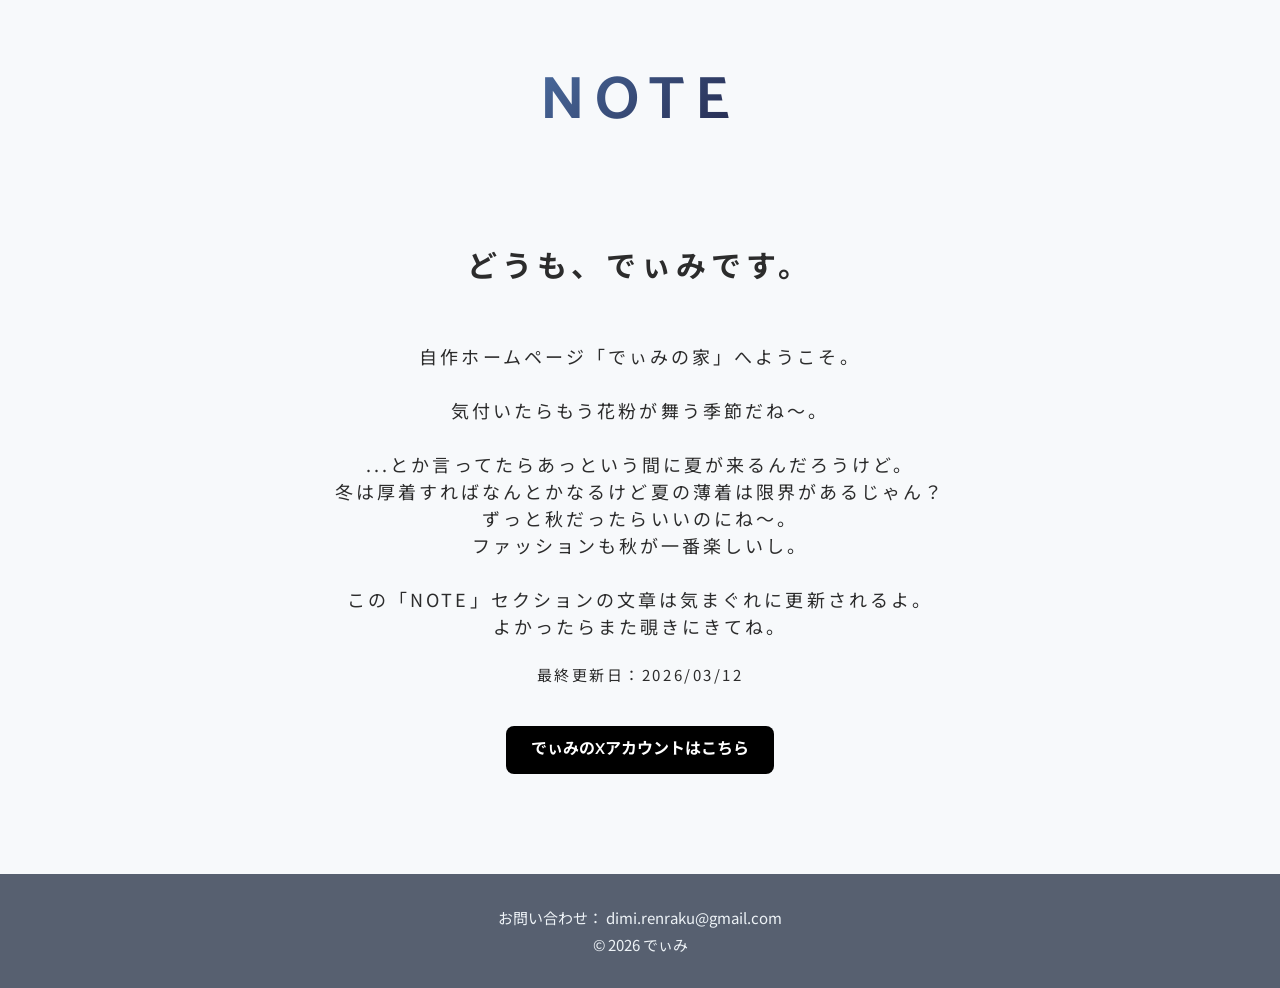
==== commit 782c37a8: "Update index.html" ====
--- a/index.html
+++ b/index.html
@@ -10,46 +10,6 @@
     <link rel="stylesheet" href="css/style.css">
     <script src="https://code.jquery.com/jquery-3.6.0.min.js"></script>
   <script>
-    // Share Version = 投稿更新日時と OGP設定更新日時の大きい方
-export function computeShareVersion({
-  postUpdatedAt,
-  authorOgpUpdatedAt,
-  createdAt,
-}: ShareVersionSources): string | null {
-  const maxTimestamp = Math.max(
-    parseTimestamp(postUpdatedAt),
-    parseTimestamp(authorOgpUpdatedAt),
-    parseTimestamp(createdAt)
-  );
-  return maxTimestamp > 0 ? String(maxTimestamp) : null;
-}
-
-// OGP画像URL: /og/{postId}?sv={shareVersion}&lang=ja
-    // src/lib/ogp/cardbase.ts
-
-async function postRecrawl(url: string): Promise<void> {
-  const { apiKey, baseUrl } = getCardbaseConfig();
-
-  await fetch(`${baseUrl}/v1/recrawl`, {
-    method: 'POST',
-    headers: {
-      'Content-Type': 'application/json',
-      Authorization: `Bearer ${apiKey}`,
-    },
-    body: JSON.stringify({ url }),
-  });
-}
-    // スナップショットなしの投稿のみリクロール対象
-const tasks = posts
-  .filter((post) => !extractOgpSnapshotFromMetadata(post.metadata))
-  .map((post) => {
-    const shareVersion = resolvePostShareVersion({ ... });
-    return requestCardbaseRecrawlForPost(post.slug || post.id, shareVersion);
-  });
-
-await Promise.allSettled(tasks);
-    // src/app/post/[slug]/page.tsx
-export const revalidate = 60;
 $(document).ready(function() {
   // ページ内リンクスクロール
   $('a[href^="#"]').on('click', function(event) {
@@ -109,6 +69,7 @@
           <li><a href="#top">top</a></li>
           <li><a href="#profileArea">profile</a></li>
           <li><a href="#worksArea">works</a></li>
+          <li><a href="#historyArea">history</a></li>
           <li><a href="#noteArea">note</a></li>
         </ul>
       </nav>
@@ -207,23 +168,83 @@
           </a>
         </div>
       </section>
+      <section class="histSec" id="historyArea">
+        <h2><span>history</span></h2>
+        <div class="timeline">
+          <div class="timeline-item">
+            <div class="timeline-content">
+              <h3>2009</h3>
+              <p>生まれる</p>
+            </div>
+          </div>
+          <div class="timeline-item bass">
+            <div class="timeline-content">
+                <h3>2020</h3>
+                <p>ベースを弾き始める<br>(親にゲームを禁止されて暇になった)</p>
+            </div>
+          </div>
+          <div class="timeline-item mic">
+            <div class="timeline-content">
+              <h3>2022</h3>
+              <p>作曲を始める<br>(友達とラップバトルをするためのビートを作りたかった)</p>
+            </div>
+          </div>
+          <div class="timeline-item miku">
+            <div class="timeline-content">
+              <h3>2023</h3>
+              <p>「初音ミク V4X」を購入<br>(自分の歌が酷すぎた)</p>
+            </div>
+          </div>
+          <div class="timeline-item">
+            <div class="timeline-content">
+              <h3>2024/02/17</h3>
+              <p>ニコニコ動画にて「でぃみ」名義で活動開始<br>▼『ギガントアクセル feat.初音ミク』<br>イラストは当時の同級生に依頼</p>
+              <iframe
+                src="https://embed.nicovideo.jp/watch/sm43400938"
+                width="100%"
+                height="200px"
+                frameborder="0"
+                allowfullscreen>
+              </iframe>
+            </div>
+          </div>
+          <div class="timeline-item timigif">
+            <div class="timeline-content">
+              <h3>2025</h3>
+              <p>YouTube活動開始<br>オリジナルキャラクター「てぃみ」爆誕</p>
+            </div>
+          </div>
+          <div class="timeline-item dimi">
+            <div class="timeline-content">
+              <h3>2026</h3>
+              <p>自作ホームページ「でぃみの家」を公開</p>
+            </div>
+          </div>
+          <div class="timeline-item present">
+            <div class="timeline-content">
+              <h3>現在</h3>
+              <p>のんびり活動中。</p>
+            </div>
+          </div>
+        </div>
+      </section>
       <section class="noteSec" id="noteArea">
         <div class="noteMain">
           <div class="noteTitle"><span>note</span></div>
           <h3>どうも、でぃみです。</h3>
           <p>
-            <br>自作ホームページ<span class="sp"><br></span>「でぃみの家」へようこそ。
+            <br>自作ホームページ「でぃみの家」へようこそ。
             <br>
-            <br>家っぽくなくね？
+            <br>気付いたらもう花粉が舞う季節だね～。
             <br>
-            <br>デザインに清潔感がありすぎて歯医者の予約サイトみたいになっちゃった。
-            <br>
-            <br>とりあえず次はPythonの学習を<span class="sp"><br></span>始めよう。
-            <br>面白いWebアプリケーションとか<span class="sp"><br></span>作りたいな！
+            <br>...とか言ってたらあっという間に夏が来るんだろうけど。
+            <br>冬は厚着すればなんとかなるけど夏の薄着は限界があるじゃん？
+            <br>ずっと秋だったらいいのにね～。
+            <br>ファッションも秋が一番楽しいし。
             <br>
             <br>この「NOTE」セクションの文章は気まぐれに更新されるよ。
             <br>よかったらまた覗きにきてね。</p>
-            <br><div class="date">最終更新日時：2026/03/07</div>
+            <br><div class="date">最終更新日：2026/03/12</div>
         </div>
         <div class="channelLink">
           <a href="https://x.com/dimi_nishhh" target="_blank" rel="noopener" class="xButton">
@@ -261,4 +282,5 @@
       </script>
     </main>
   </body>
+
 </html>
--- a/css/style.css
+++ b/css/style.css
@@ -204,7 +204,7 @@
   text-transform: uppercase;
 }
 .gMenu .menu li a:hover {
-  background-color: rgba(238,243,247);
+  background-color: rgba(215,219,223);
 }
 /* チェックボックスは常に非表示です */
 .gMenu .menu-btn {
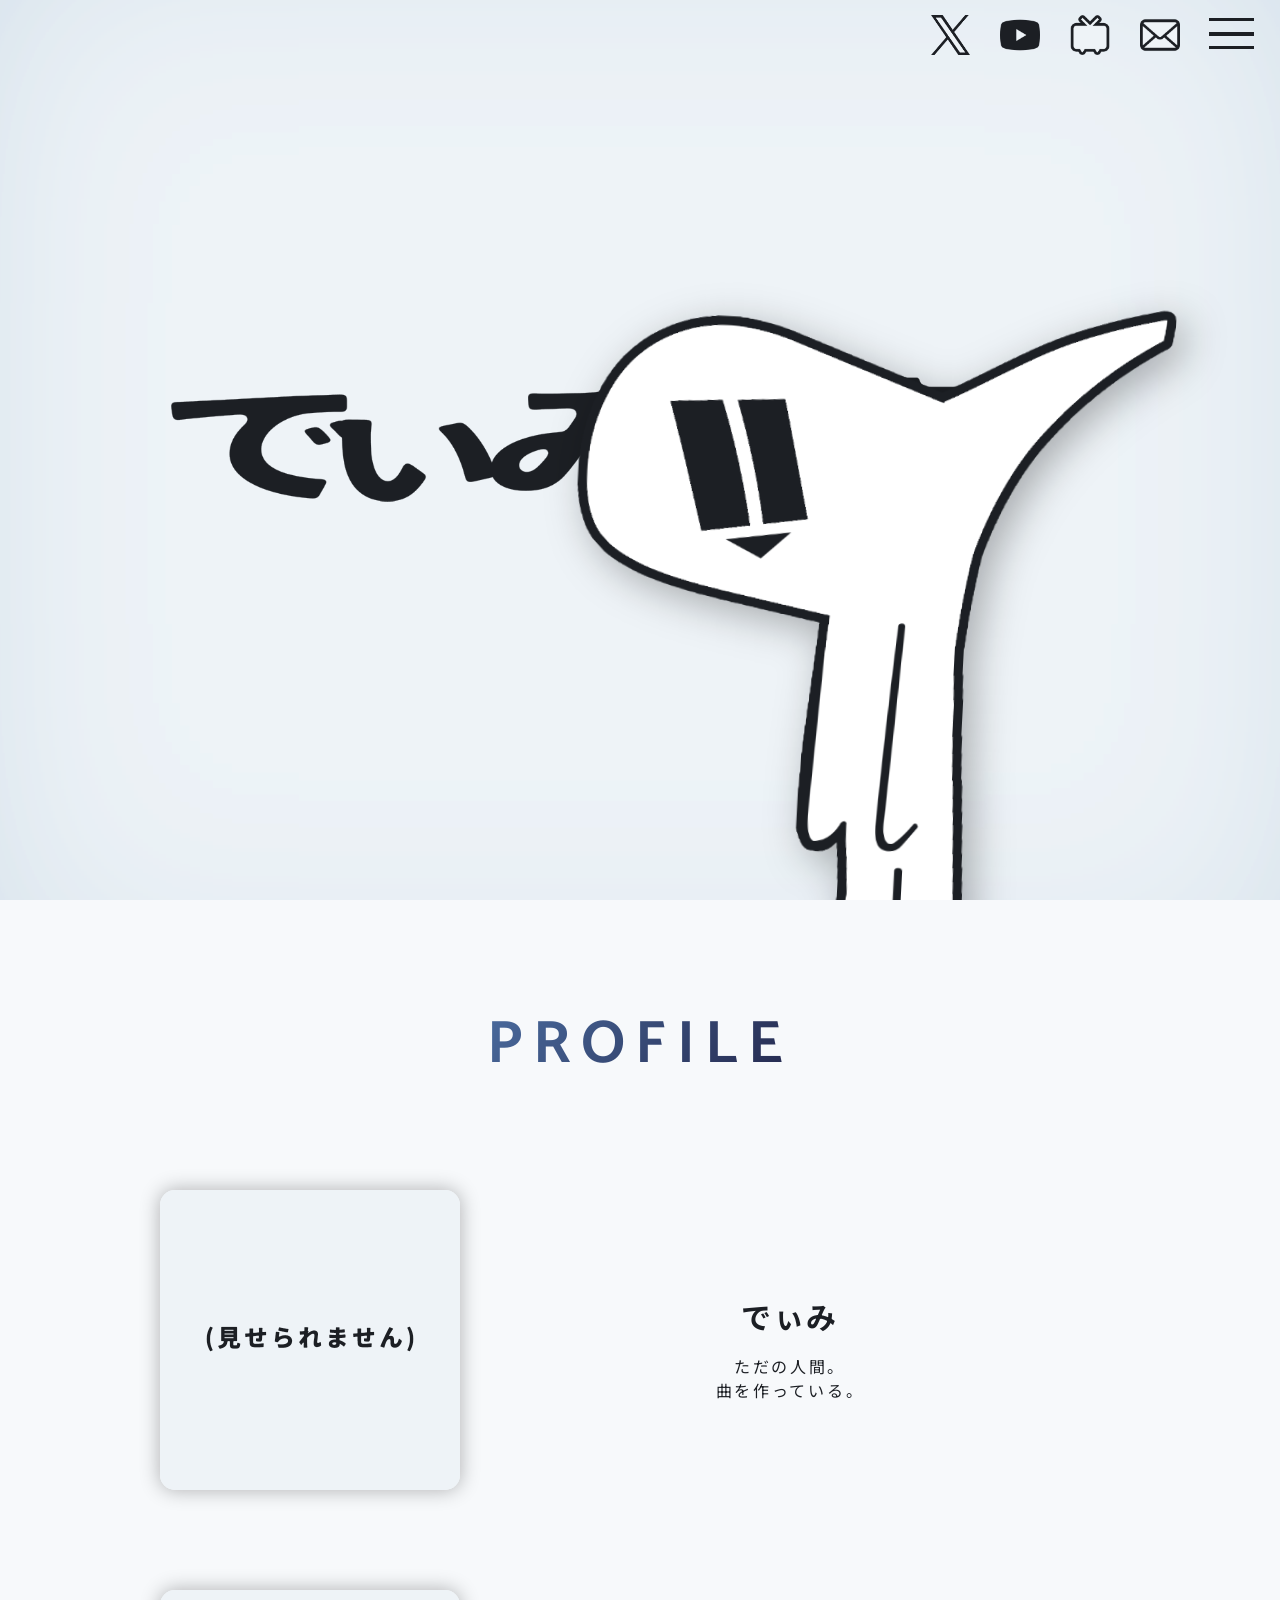
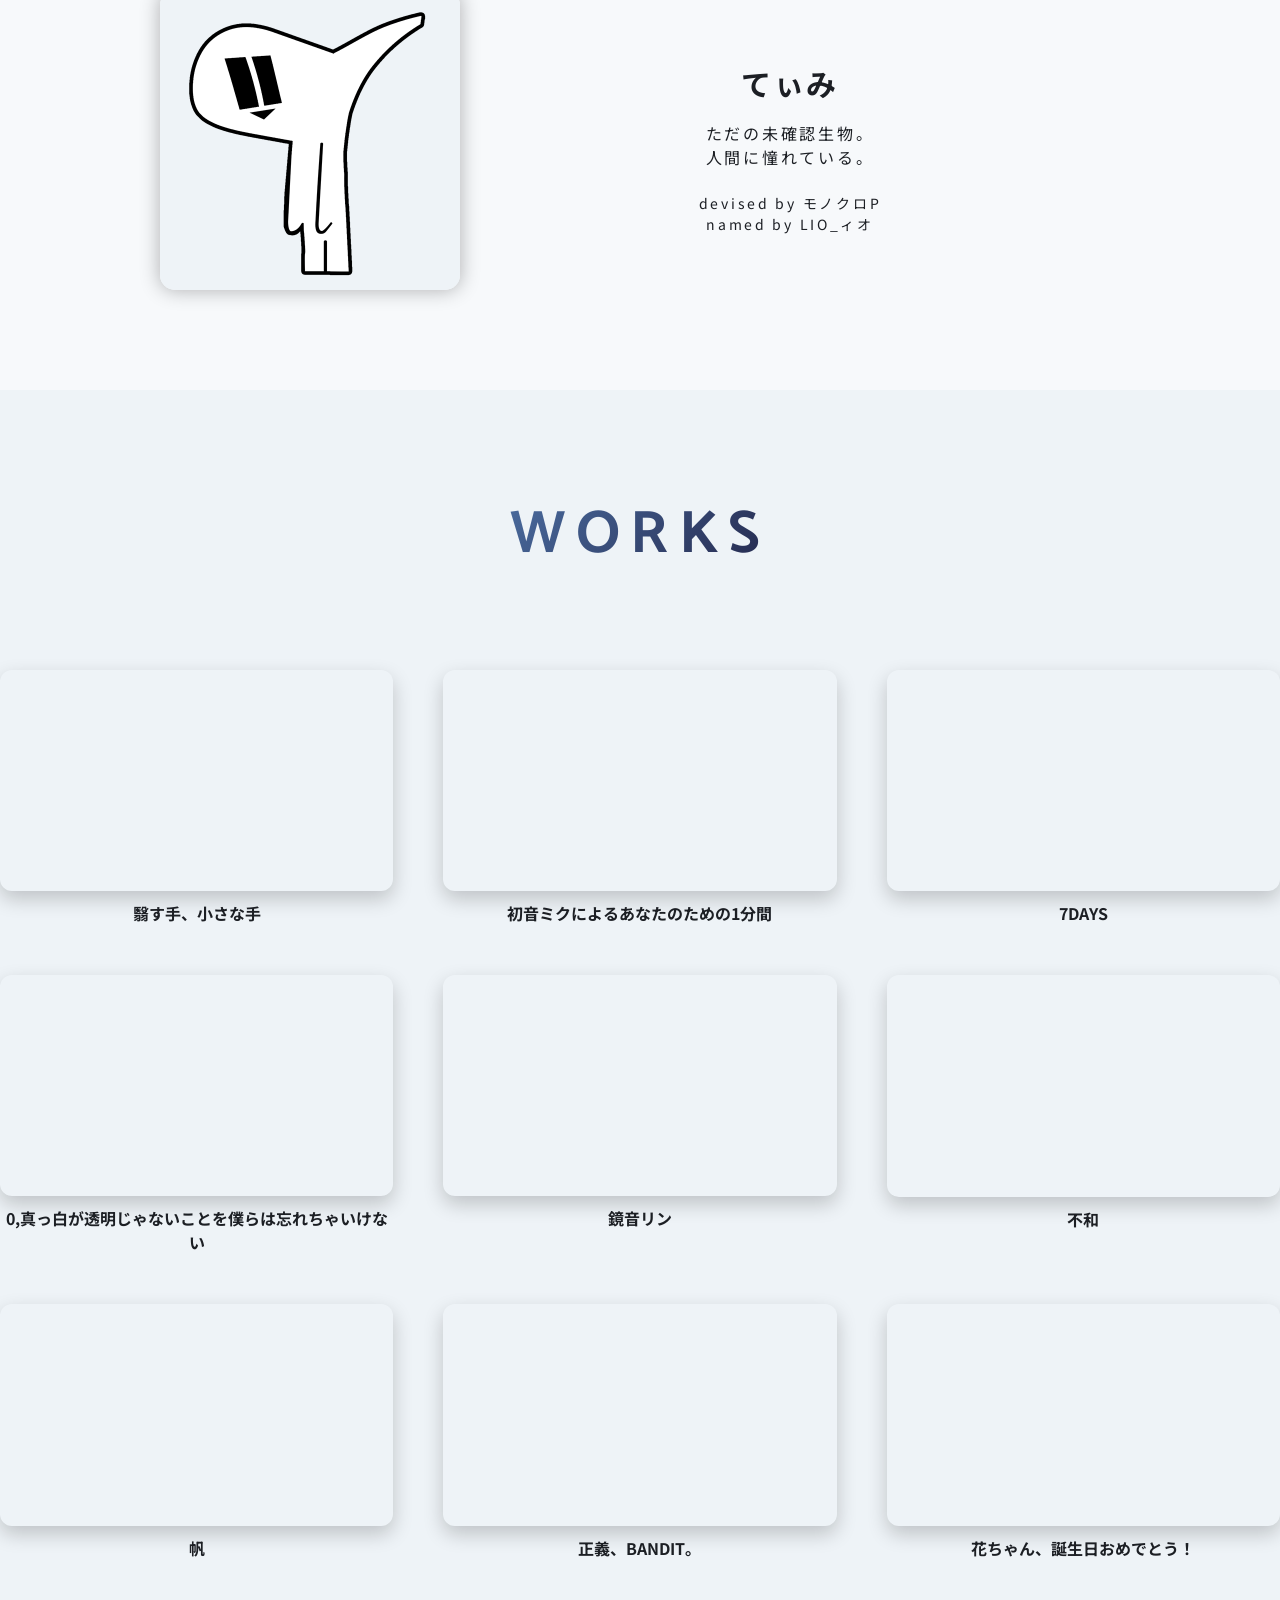
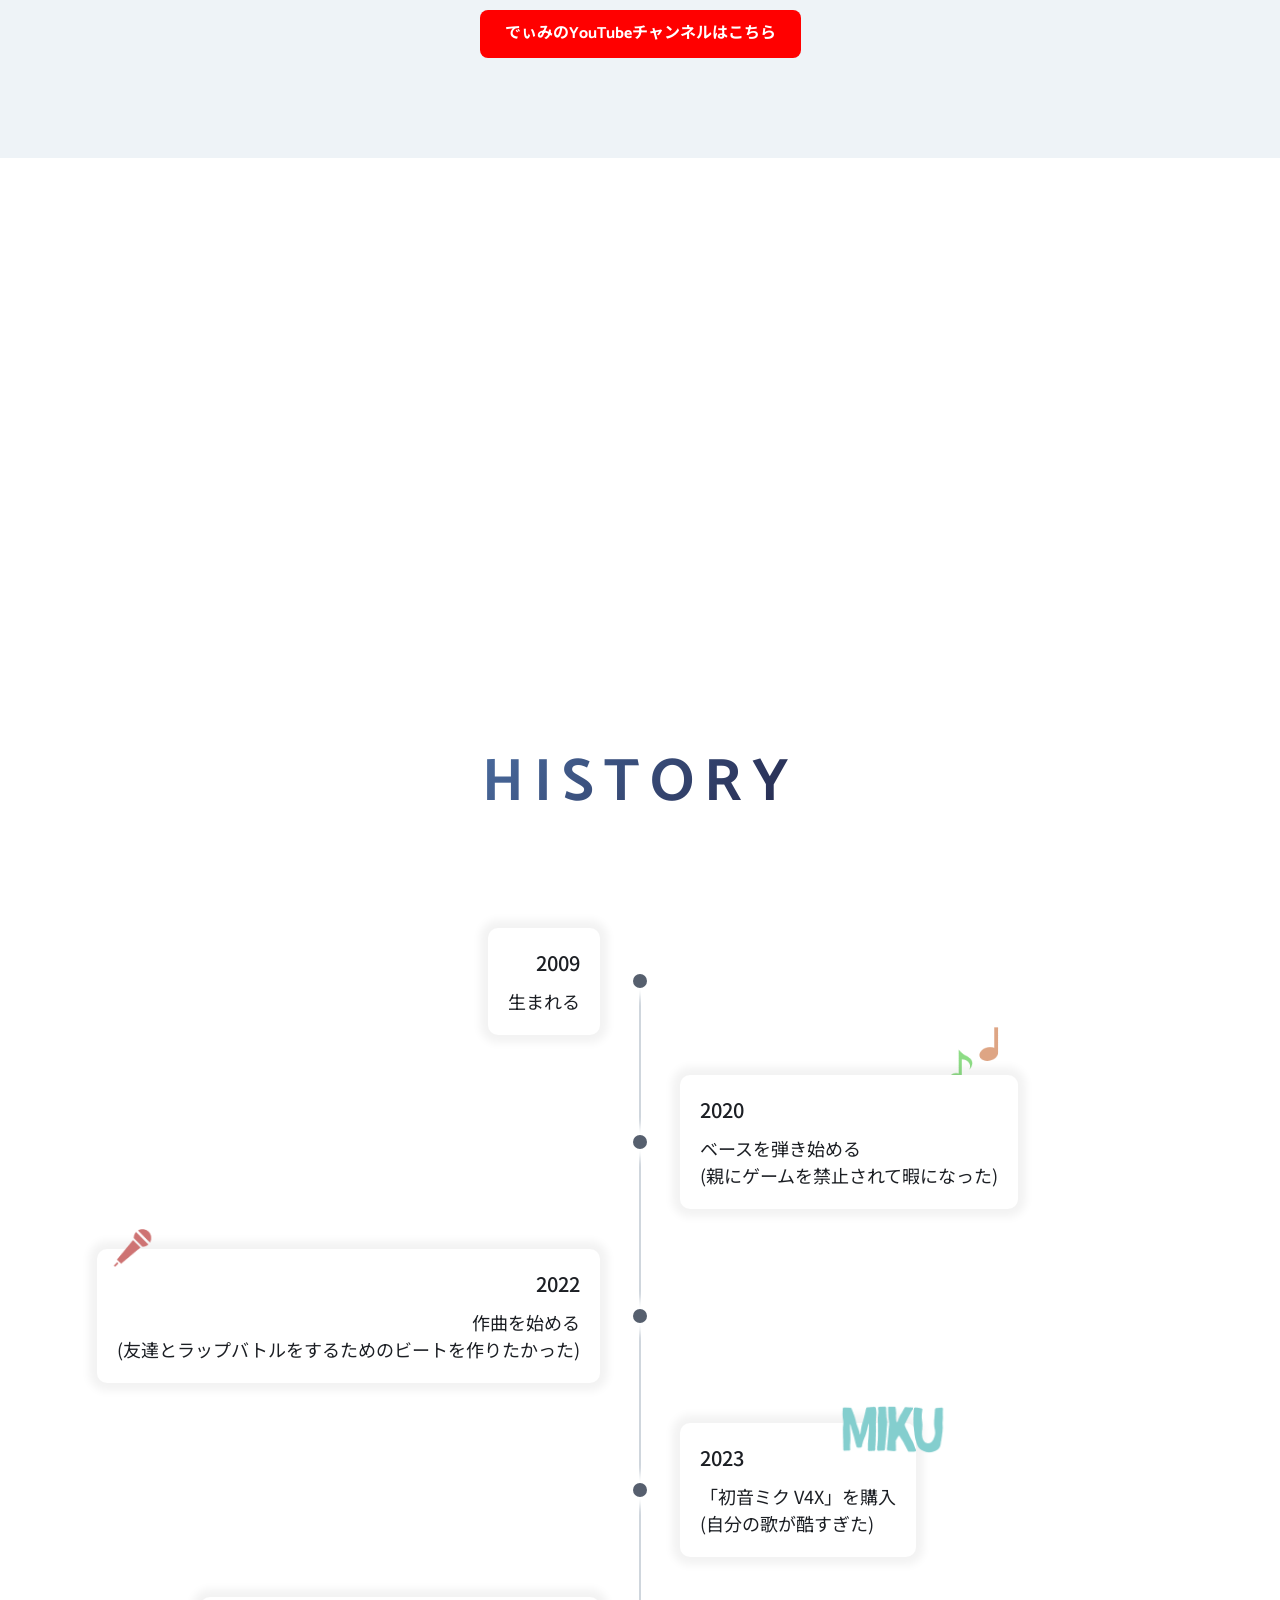
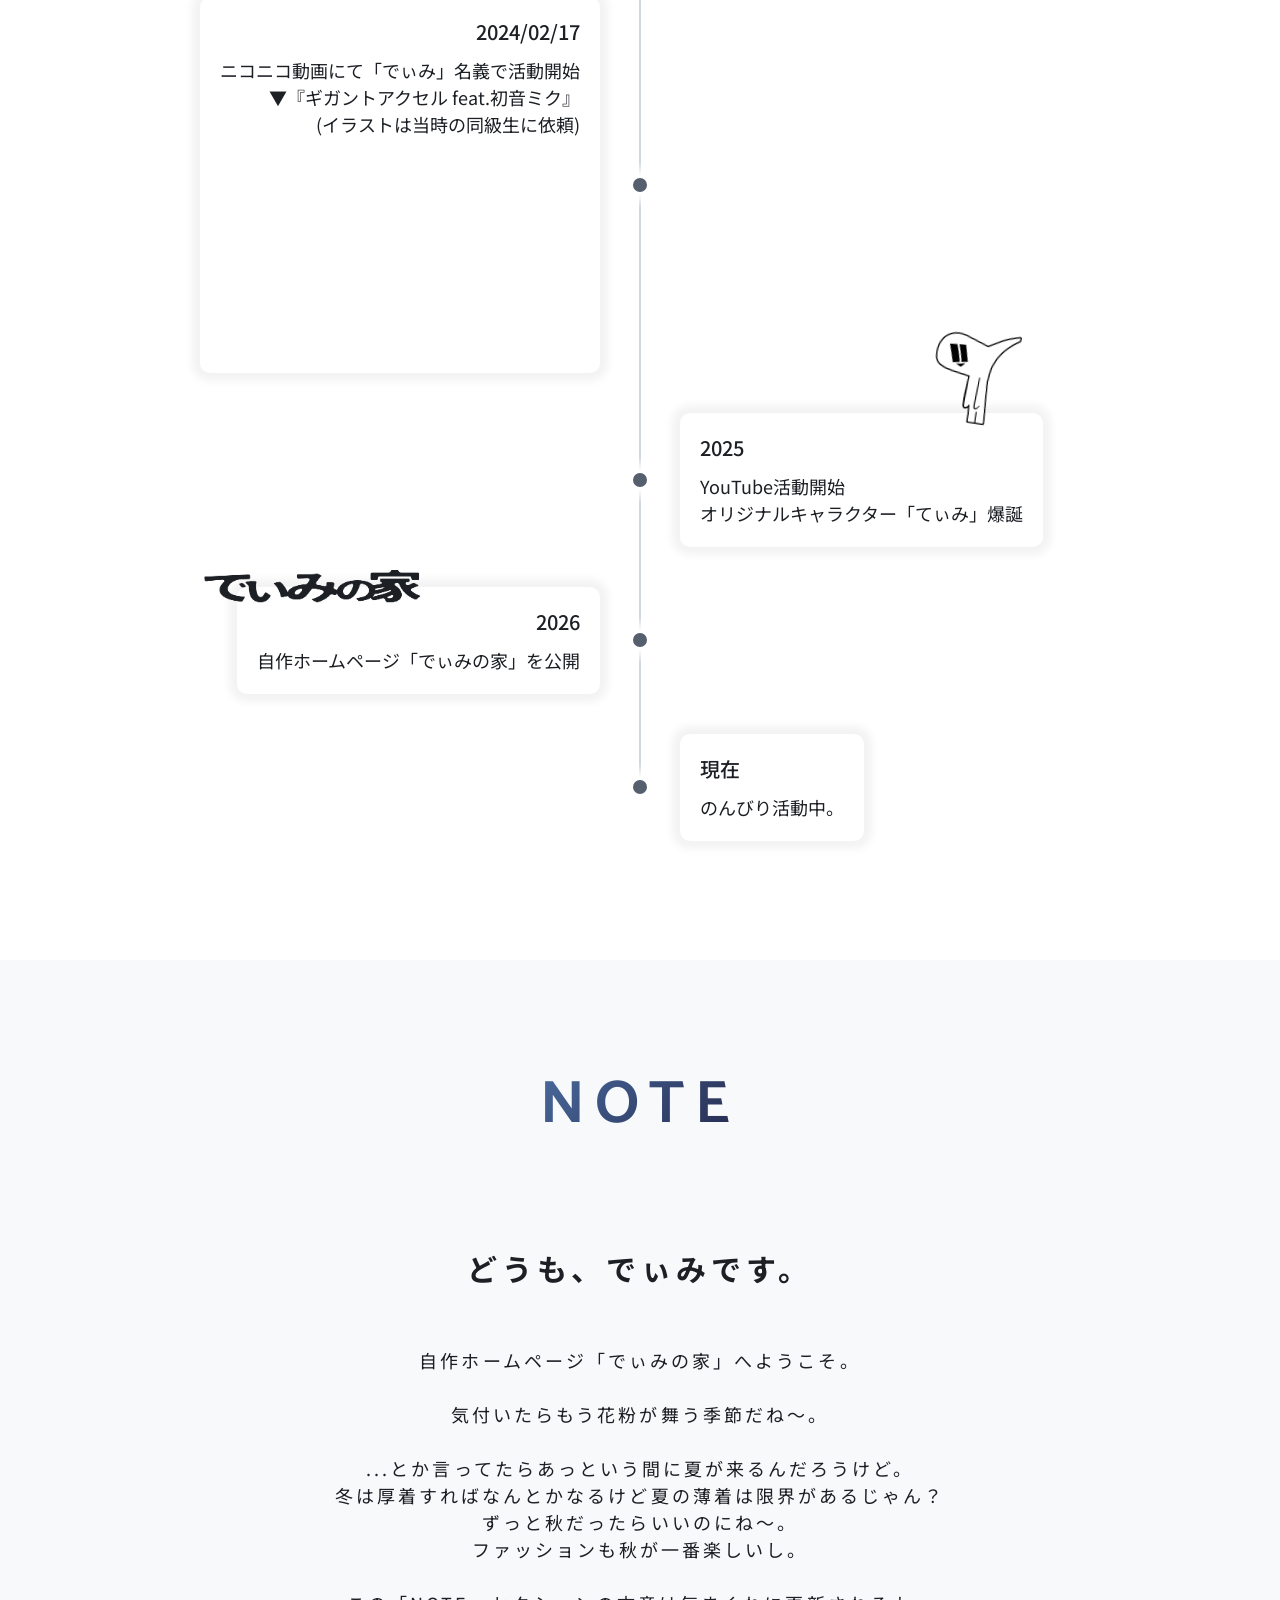
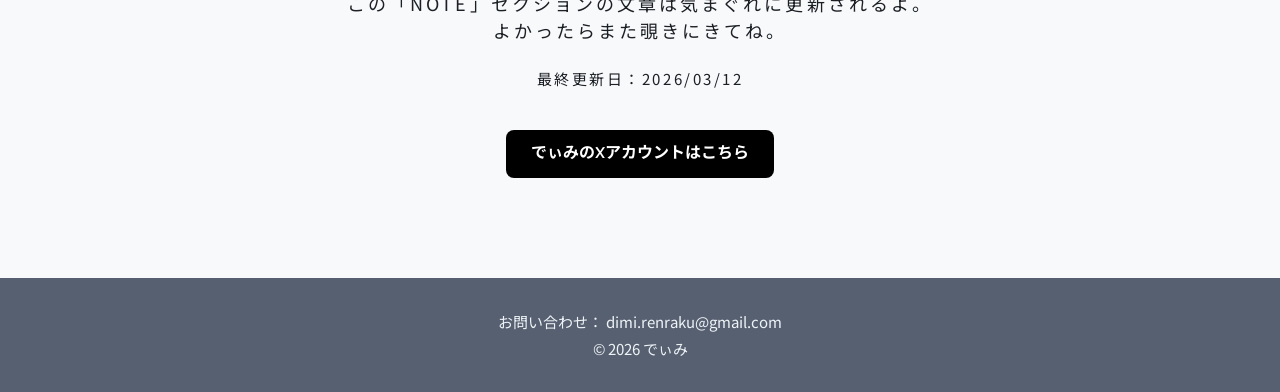
==== commit d7bc8cbe: "Update index.html" ====
--- a/index.html
+++ b/index.html
@@ -198,7 +198,7 @@
           <div class="timeline-item">
             <div class="timeline-content">
               <h3>2024/02/17</h3>
-              <p>ニコニコ動画にて「でぃみ」名義で活動開始<br>▼『ギガントアクセル feat.初音ミク』<br>イラストは当時の同級生に依頼</p>
+              <p>ニコニコ動画にて「でぃみ」名義で活動開始<br>▼『ギガントアクセル feat.初音ミク』<br>(イラストは当時の同級生に依頼)</p>
               <iframe
                 src="https://embed.nicovideo.jp/watch/sm43400938"
                 width="100%"
--- a/css/style.css
+++ b/css/style.css
@@ -159,14 +159,14 @@
   position: absolute;
   right: 10px;
   top: 12px;
-  padding-top: 5px;
+  padding-top: 16px;
   height: 35px;
 }
 /* メニューアイコン（三本線）の真ん中の線です */
 .gMenu .menu-icon .navicon {
   background: #1C1F24; /* 色は自由に変更可能です */
   display: block;
-  height: 2px; /* 太さ */
+  height: 4px; /* 太さ */
   width: 31px; /* 長さ */
   position: relative;
   transition: background .4s ease-out; /* 形が変わる時のアニメーション */
@@ -177,7 +177,7 @@
   background: #1C1F24; /* 色は自由に変更可能です */
   content: '';
   display: block;
-  height: 100%;
+  height: 75%;
   position: absolute;
   transition: all .4s ease-out; /* 形が変わる時のアニメーション */
   width: 100%;
@@ -186,7 +186,7 @@
 .gMenu .menu-icon .navicon::after {top: -10px;} /* 位置を下にずらしています */
 /* 表示されるメニューです */
 .gMenu .menu {
-  background-color: #EEF3F7;
+  background-color: #ffffff;
   color: #1C1F24;
   overflow: hidden;
   max-height: 0; /* ★最初は高さを0にして非表示状態に */
@@ -212,8 +212,8 @@
 }
 /* ▼▼▼以下はチェックボックスがONの時の状態です▼▼▼ */
 .gMenu .menu-btn:checked ~ .menu {
-  max-height: 400px; /* ★チェックボックスがオンの時高さを338pxにして表示させます */
-  transition: max-height .6s;
+  max-height: 100vh; /* ★チェックボックスがオンの時高さを338pxにして表示させます */
+  transition: max-height 1s;
 }
 /* メニューボタンの中央の線を非表示に */
 .gMenu .menu-btn:checked ~ .menu-icon .navicon {background: transparent;}
@@ -223,7 +223,7 @@
 .gMenu .menu-btn:checked ~ .menu-icon .navicon::after {transform: rotate(45deg);top: 0;}
 /* サイトに合わせてオリジナルカスタマイズ */
 .gMenu .menu-icon {
-  top: 24px;
+  top: 12px;
 }
 .gMenu .menu-icon .navicon,
 .gMenu .menu-icon .navicon::before,
@@ -231,7 +231,7 @@
   background: #1C1F24;
 }
 .gMenu .menu-icon .navicon {
-  height: 3px;
+  height: 3.6px;
   width: 45px;
   margin-top: 4px;
   margin-right: 16px;
@@ -248,7 +248,7 @@
   z-index: 10;
 }
 .profSec .main {
-  max-width: 1180px;
+  max-width: 960px;
   margin: 0 auto;
 }
 h2 {
@@ -280,6 +280,7 @@
   box-shadow: 0 0 20px rgba(0,0,0,0.3);
 }
 .profSec .description {
+  color: #1C1F24;
   font-family: "Noto Sans JP", sans-serif;
   flex: 1;
   text-align: center;
@@ -336,6 +337,7 @@
   box-shadow:0 15px 35px rgba(0,0,0,0.35);
 }
 .workTitle{
+  color: #1C1F24;
   font-family: "Noto Sans JP", sans-serif;
   margin-top:10px;
   font-weight:700;
@@ -396,6 +398,7 @@
   max-width: 1180px;
   margin: 0 auto;
   text-align: center;
+  color: #1C1F24;
 }
 .noteSec h3 {
   font-weight: bold;
@@ -485,6 +488,170 @@
 .sp {
   display: none;
 }
+.histSec{
+  background:#ffffff;
+  padding-bottom:50px;
+}
+.timeline{
+  position:relative;
+  max-width:1280px;
+  margin:80px auto 0;
+  padding-bottom: 49px;
+}
+.timeline::before{
+  content: "";
+  position: absolute;
+  left: 50%;
+  top: 70px;
+  bottom: 115px;
+  width: 2px;
+  background: #cfd6dd;
+  transform: translateX(-50%);
+}
+.timeline-item{
+  position: relative;
+  width: 50%;
+  padding: 20px 40px;
+  box-sizing: border-box;
+  display: flex;
+  z-index: 10;
+}
+.timeline-item:nth-child(odd) {
+  left: 0;
+  text-align: right;
+}
+.timeline-item:nth-child(even){
+  left:50%;
+}
+.timeline-content{
+  position: relative;
+  background:#ffffff;
+  color: #1C1F24;
+  padding:20px;
+  border-radius:10px;
+  box-shadow:0 0 8px 8px rgba(0,0,0,0.05);
+  width:fit-content;
+  z-index: 10;
+}
+.timeline-content h3{
+  font-size:20px;
+  font-weight: 500;
+  margin-bottom:10px;
+}
+.timeline-content p {
+  font-size: 18px;
+}
+.timeline-content iframe{
+  margin-top:15px;
+  border-radius:8px;
+}
+.timeline-item::before{
+  content:"";
+  position:absolute;
+  top:50%;
+  transform:translateY(-50%);
+  width:14px;
+  height:14px;
+  background:#565f6e;
+  border-radius:50%;
+  z-index:2;
+  box-shadow: 0px 0px 10px 10px rgb(255, 255, 255)
+}
+.timeline-item:nth-child(odd)::before{
+  right:-7px;
+}
+.timeline-item:nth-child(even)::before{
+  left:-7px;
+}
+.timeline-item h3,
+.timeline-item p {
+  font-family: "Noto Sans JP", sans-serif;
+}
+.present .timeline-content{
+  background:#ffffff;
+}
+.timeline-item:nth-child(odd){
+  justify-content:flex-end;
+}
+.timeline-item:nth-child(even){
+  justify-content:flex-start;
+}
+.bass {
+  position:relative;
+}
+.bass::after {
+  content:"";
+  position:absolute;
+  z-index: 5;
+  top: -30px;
+  right: 250px;
+  width:100px;
+  height:100vh;
+  background-image:url("../images/分音符のアイコン素材_7.gif");
+  background-size:contain;
+  background-repeat:no-repeat;
+}
+.mic {
+  position:relative;
+}
+.mic::after {
+  content:"";
+  position:absolute;
+  z-index: 15;
+  top: -10px;
+  right: 450px;
+  width:115px;
+  height:100vh;
+  background-image:url("../images/分音符のアイコン素材_8.gif");
+  background-size:contain;
+  background-repeat:no-repeat;
+}
+.miku {
+  position:relative;
+}
+.miku::after {
+  content:"";
+  position:absolute;
+  z-index: 15;
+  top: -5px;
+  right: 325px;
+  width:125px;
+  height:100vh;
+  background-image:url("../images/分音符のアイコン素材_5.gif");
+  background-size:contain;
+  background-repeat:no-repeat;
+}
+.timigif {
+  position:relative;
+}
+.timigif::after {
+  content:"";
+  position:absolute;
+  z-index: 15;
+  transform: rotate(8deg);
+  top: -85px;
+  right: 300px;
+  width:125px;
+  height:100vh;
+  background-image:url("../images/分音符のアイコン素材_9.gif");
+  background-size:contain;
+  background-repeat:no-repeat;
+}
+.dimi {
+  position:relative;
+}
+.dimi::after {
+  content:"";
+  position:absolute;
+  z-index: 15;
+  top: -95px;
+  right: 0px;
+  width:75%;
+  height:75vh;
+  background-image:url("../images/header_text_6.png");
+  background-size:contain;
+  background-repeat:no-repeat;
+}
 /* メディアクエリ */
 @media screen and (max-width: 640px) {
   header {
@@ -553,19 +720,21 @@
     margin:auto;
   }
   .noteSec h3 {
+    text-align: left;
     font-weight: bold;
     font-size: 24px;
     padding-bottom: 0px;
     letter-spacing: .10em;
   }
   .noteSec p {
-    text-align: center;
+    text-align: left;
     font-family: "Noto Sans JP", sans-serif;
     font-size: 16px;
     letter-spacing: .10em;
     line-height: 180%;
   }
   .date {
+    text-align: left;
     font-family: "Noto Sans JP", sans-serif;
     font-size: 14px;
     letter-spacing: .10em;
@@ -616,8 +785,82 @@
     /* バー内のコンテンツを下げる */
     padding-top: env(safe-area-inset-top);
     
-    background-color: #EEF3F7;  /* 白い背景 */
+    background-color: #ffffff;  /* 白い背景 */
     z-index: 90;        /* SNSやハンバーガーより下 */
     box-shadow: 0 2px 6px rgba(0,0,0,0.1); 
   }
-}
+  .gMenu .menu {
+    background-color: #ffffff;
+  }
+  .histSec {
+    padding-bottom: 5px;
+  }
+  .timeline{
+    margin-top:40px;
+  }
+  .timeline::before{
+    left:20px;
+  }
+  .timeline-item{
+    width:100%;
+    padding:20px 20px 20px 40px;
+  }
+  .timeline-item::before{
+    left:20px;
+    transform:translate(-50%, -50%);
+  }
+  .timeline-item:nth-child(odd)::before,
+  .timeline-item:nth-child(even)::before{
+    left:20px;
+    right:auto;
+  }
+  .timeline-item:nth-child(odd),
+  .timeline-item:nth-child(even){
+    left:0;
+  }
+  .timeline-content{
+    max-width:100%;
+  }
+  .timeline-content iframe{
+    width:100%;
+    height:155px;
+  }
+  .timeline-content h3 {
+    font-size:20px;
+    font-weight: 500;
+    margin-bottom: 5px;
+  }
+  .timeline-content p {
+    font-size: 15px;
+  }
+  .timeline-item:nth-child(odd){
+    justify-content:flex-start;
+    text-align:left;
+  }
+  .bass::after {
+    right: 85px;
+  }
+  .miku::after {
+    right: 100px;
+    width: 25%;
+    height: 25vh;
+  }
+  .timigif::after {
+    right: 80px;
+    top: -20px;
+    width: 95px;
+    height: 95vh;
+  }
+  .dimi {
+    overflow-x: hidden;
+    overflow-y: hidden;
+  }
+  .dimi::after {
+    z-index: 20;
+    right: 0px;
+    top: -55px;
+    left: 150px;
+    width: 85%;
+    height: 200px;
+  }
+}
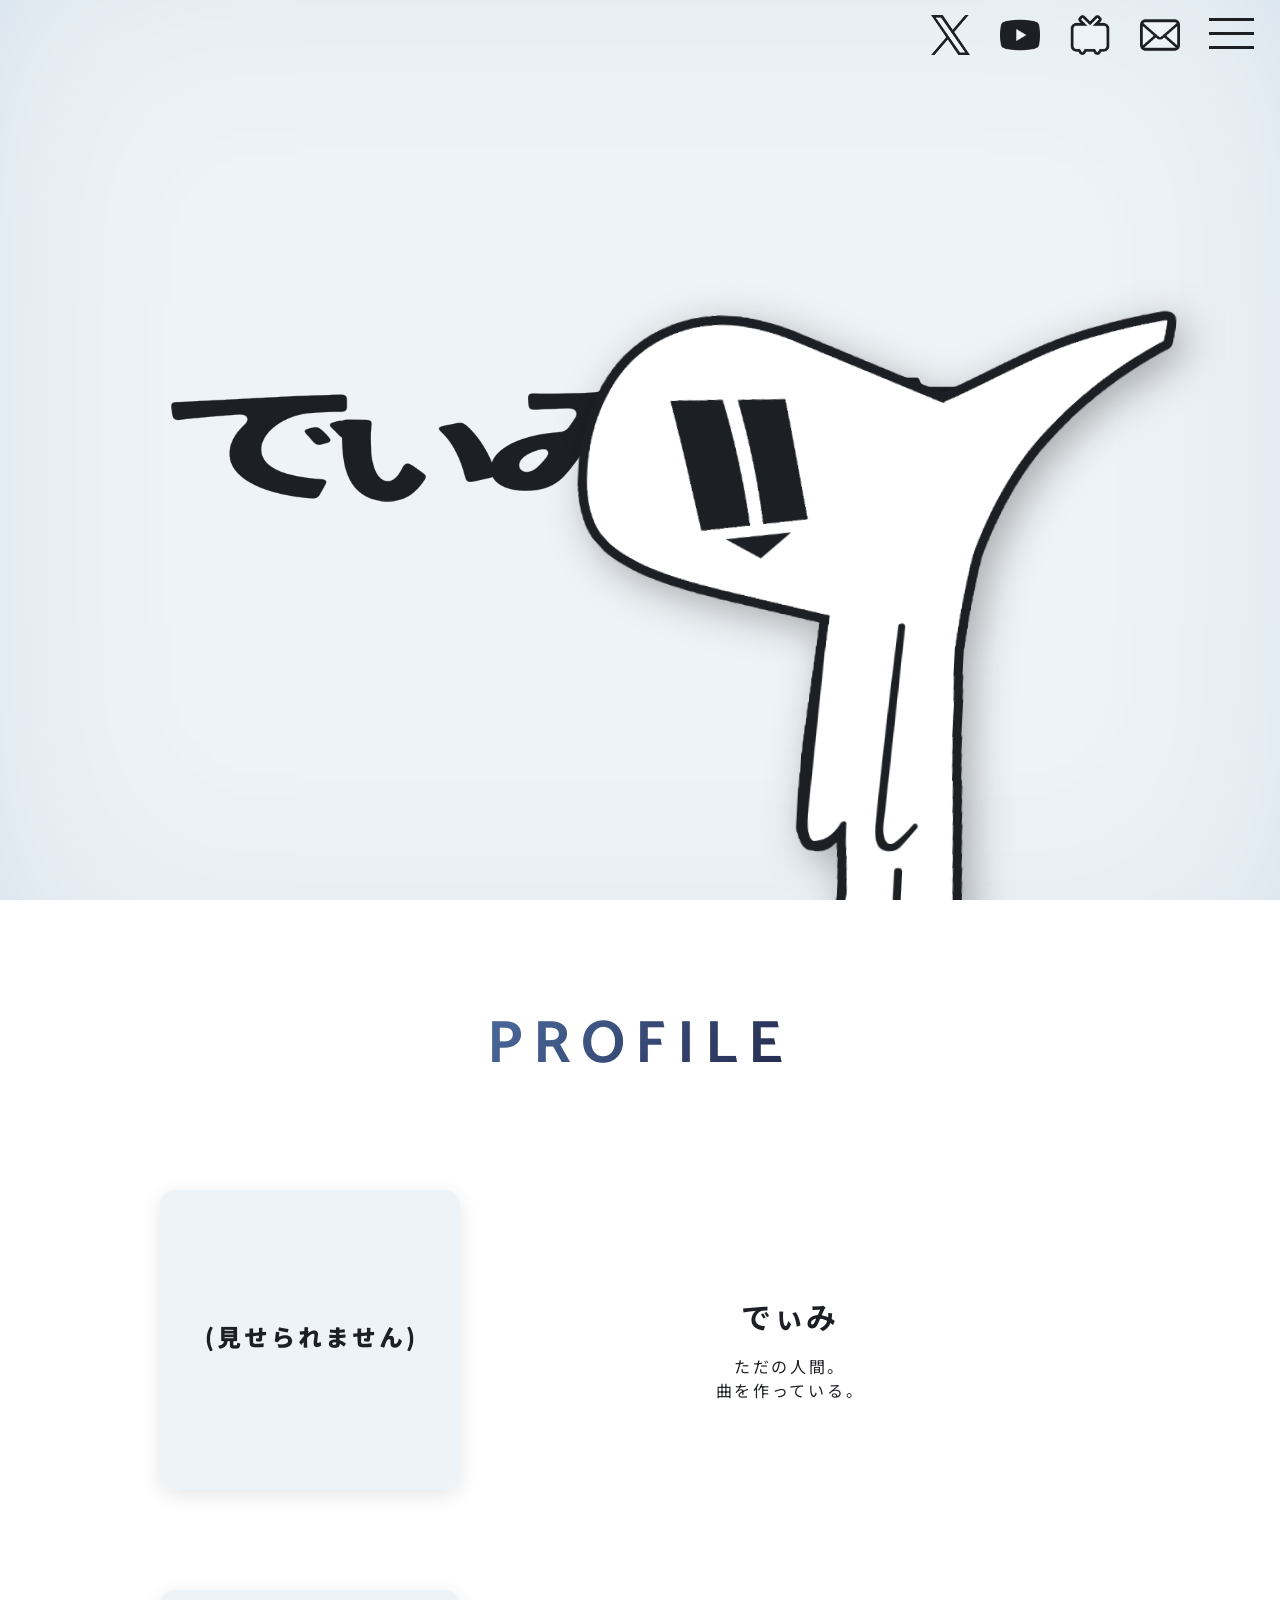
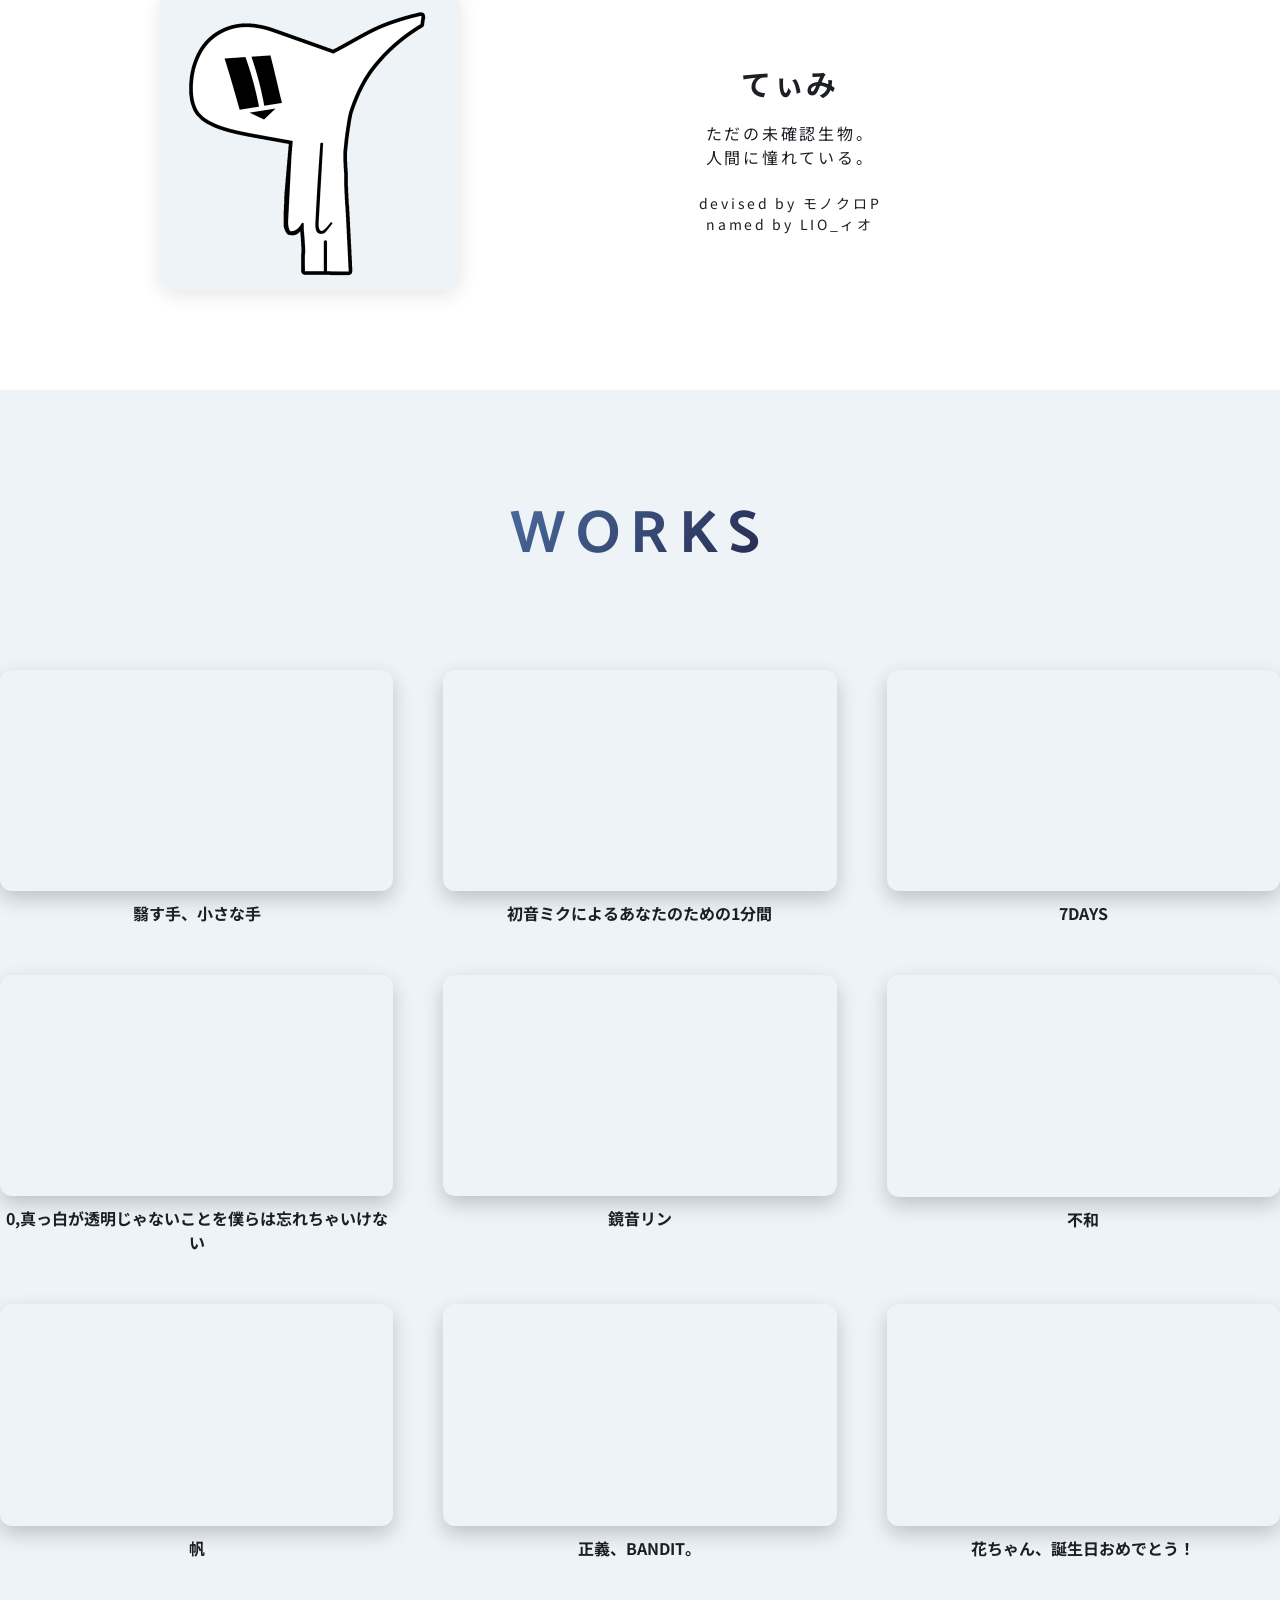
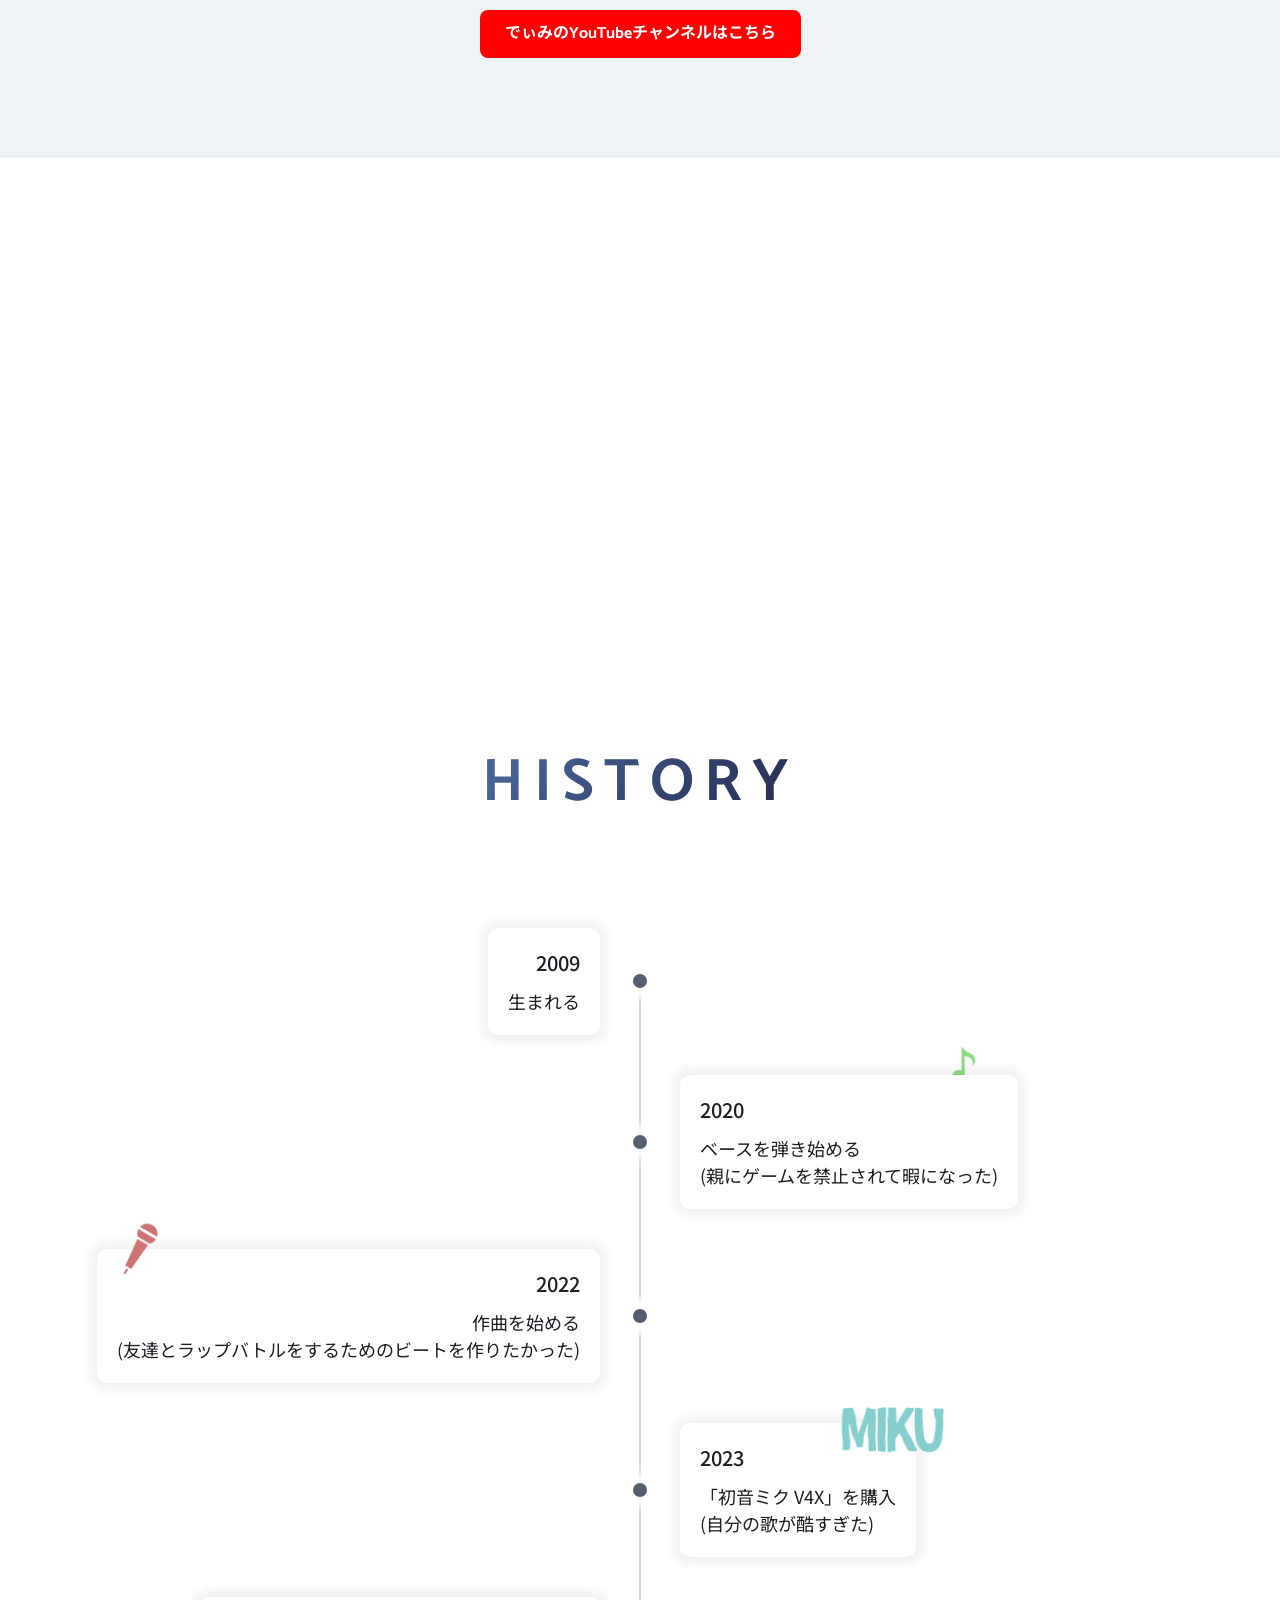
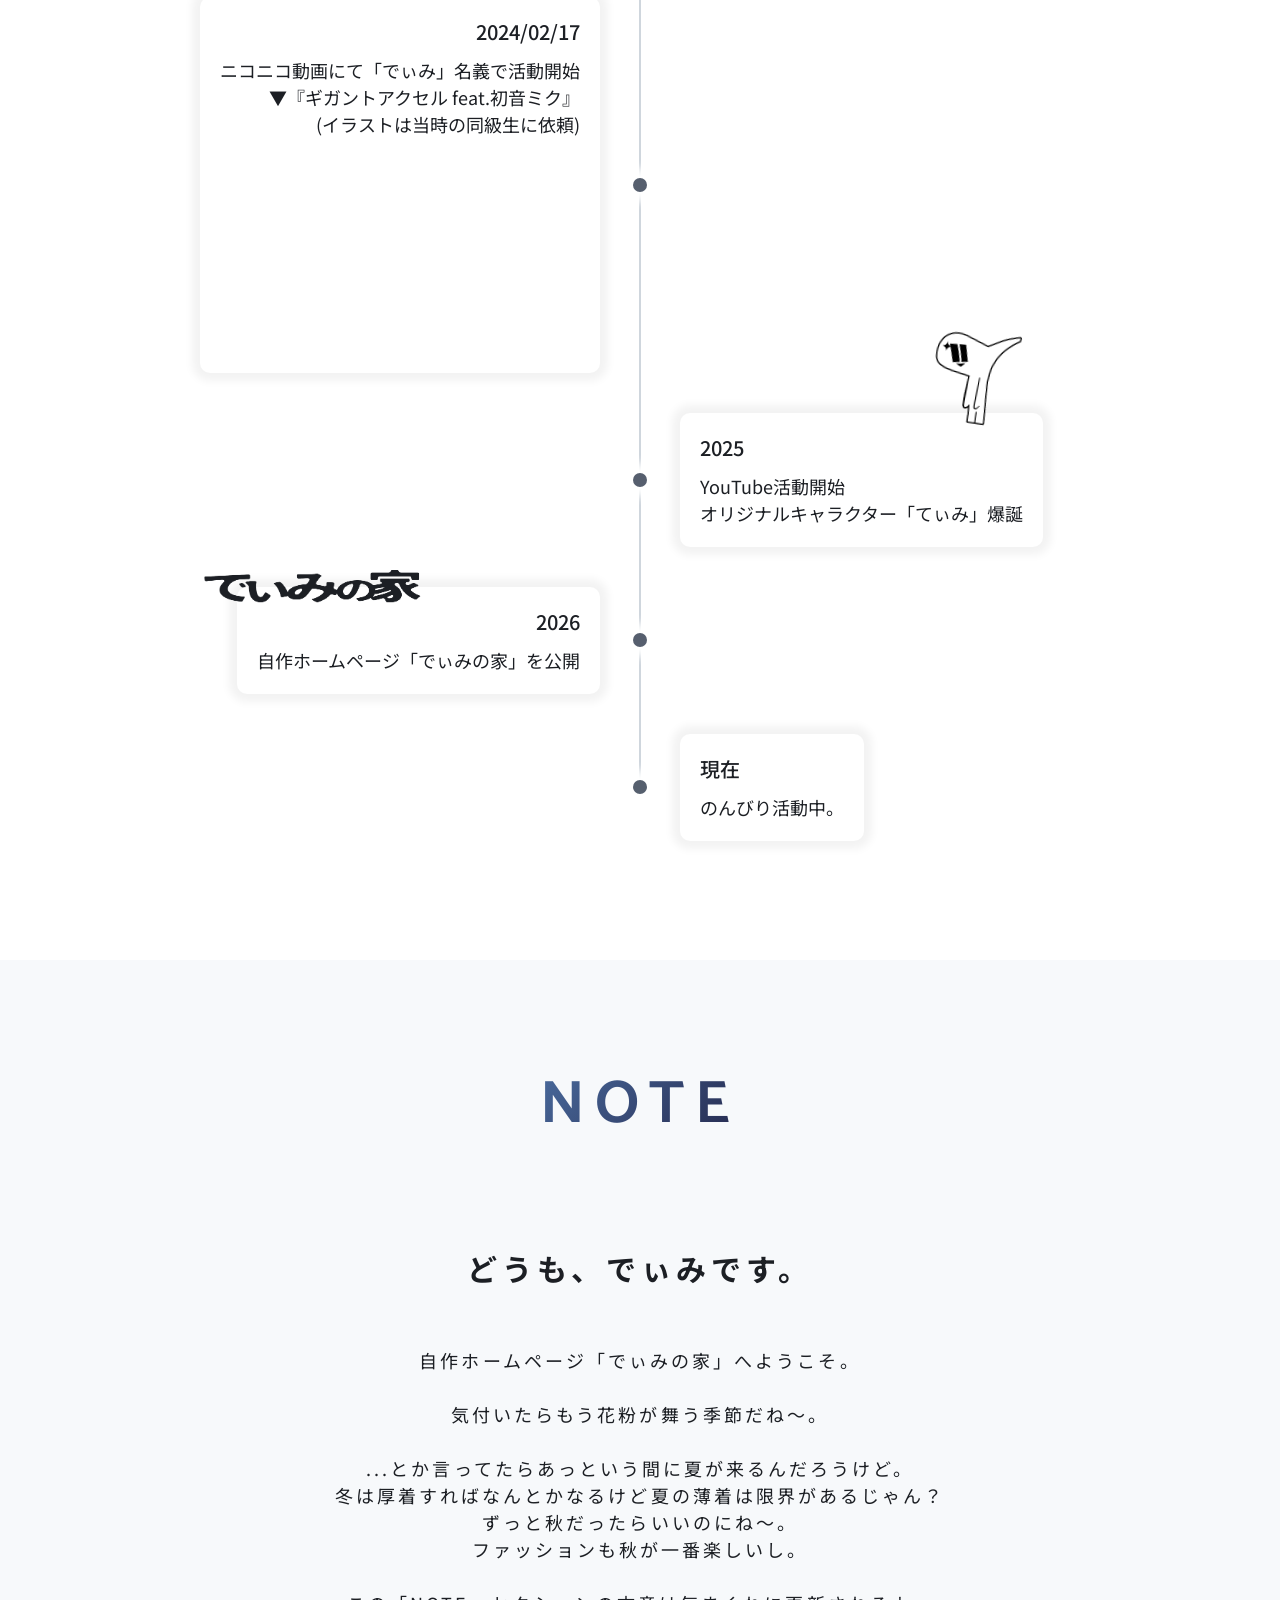
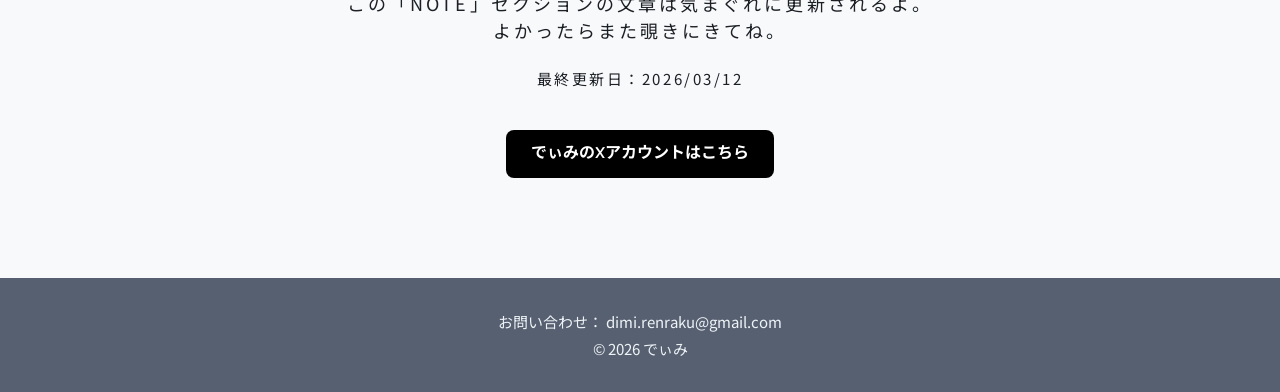
==== commit 5f9aa52f: "Update index.html" ====
--- a/index.html
+++ b/index.html
@@ -1,6 +1,15 @@
 <!DOCTYPE html>
 <html lang="ja">
   <head>
+    <!-- Google tag (gtag.js) -->
+<script async src="https://www.googletagmanager.com/gtag/js?id=G-MN3C2BKPQZ"></script>
+<script>
+  window.dataLayer = window.dataLayer || [];
+  function gtag(){dataLayer.push(arguments);}
+  gtag('js', new Date());
+
+  gtag('config', 'G-MN3C2BKPQZ');
+</script>
     <meta charset="UTF-8">
     <meta name="viewport" content="width=device-width,initial-scale=1">
     <link rel="stylesheet" href="css/reset.css">
--- a/css/style.css
+++ b/css/style.css
@@ -166,8 +166,8 @@
 .gMenu .menu-icon .navicon {
   background: #1C1F24; /* 色は自由に変更可能です */
   display: block;
-  height: 4px; /* 太さ */
-  width: 31px; /* 長さ */
+  height: 3px; /* 太さ */
+  width: 30px; /* 長さ */
   position: relative;
   transition: background .4s ease-out; /* 形が変わる時のアニメーション */
 }
@@ -206,6 +206,14 @@
 .gMenu .menu li a:hover {
   background-color: rgba(215,219,223);
 }
+.gMenu .menu-icon .navicon::before {
+  top: 12px;
+  height: 3px;
+}
+.gMenu .menu-icon .navicon::after {
+  top: -12px;
+  height: 3px;
+}
 /* チェックボックスは常に非表示です */
 .gMenu .menu-btn {
   display: none;
@@ -231,7 +239,7 @@
   background: #1C1F24;
 }
 .gMenu .menu-icon .navicon {
-  height: 3.6px;
+  height: 3px;
   width: 45px;
   margin-top: 4px;
   margin-right: 16px;
@@ -243,7 +251,7 @@
 }
 .profSec {
   position: relative;
-  background-color: #f7f9fb;
+  background-color: #ffffff;
   padding-bottom: 100px;
   z-index: 10;
 }
@@ -277,7 +285,7 @@
   width: 300px;
   height: auto;
   border-radius: 5%;
-  box-shadow: 0 0 20px rgba(0,0,0,0.3);
+  box-shadow: 0 5px 20px rgba(0,0,0,0.1);
 }
 .profSec .description {
   color: #1C1F24;
